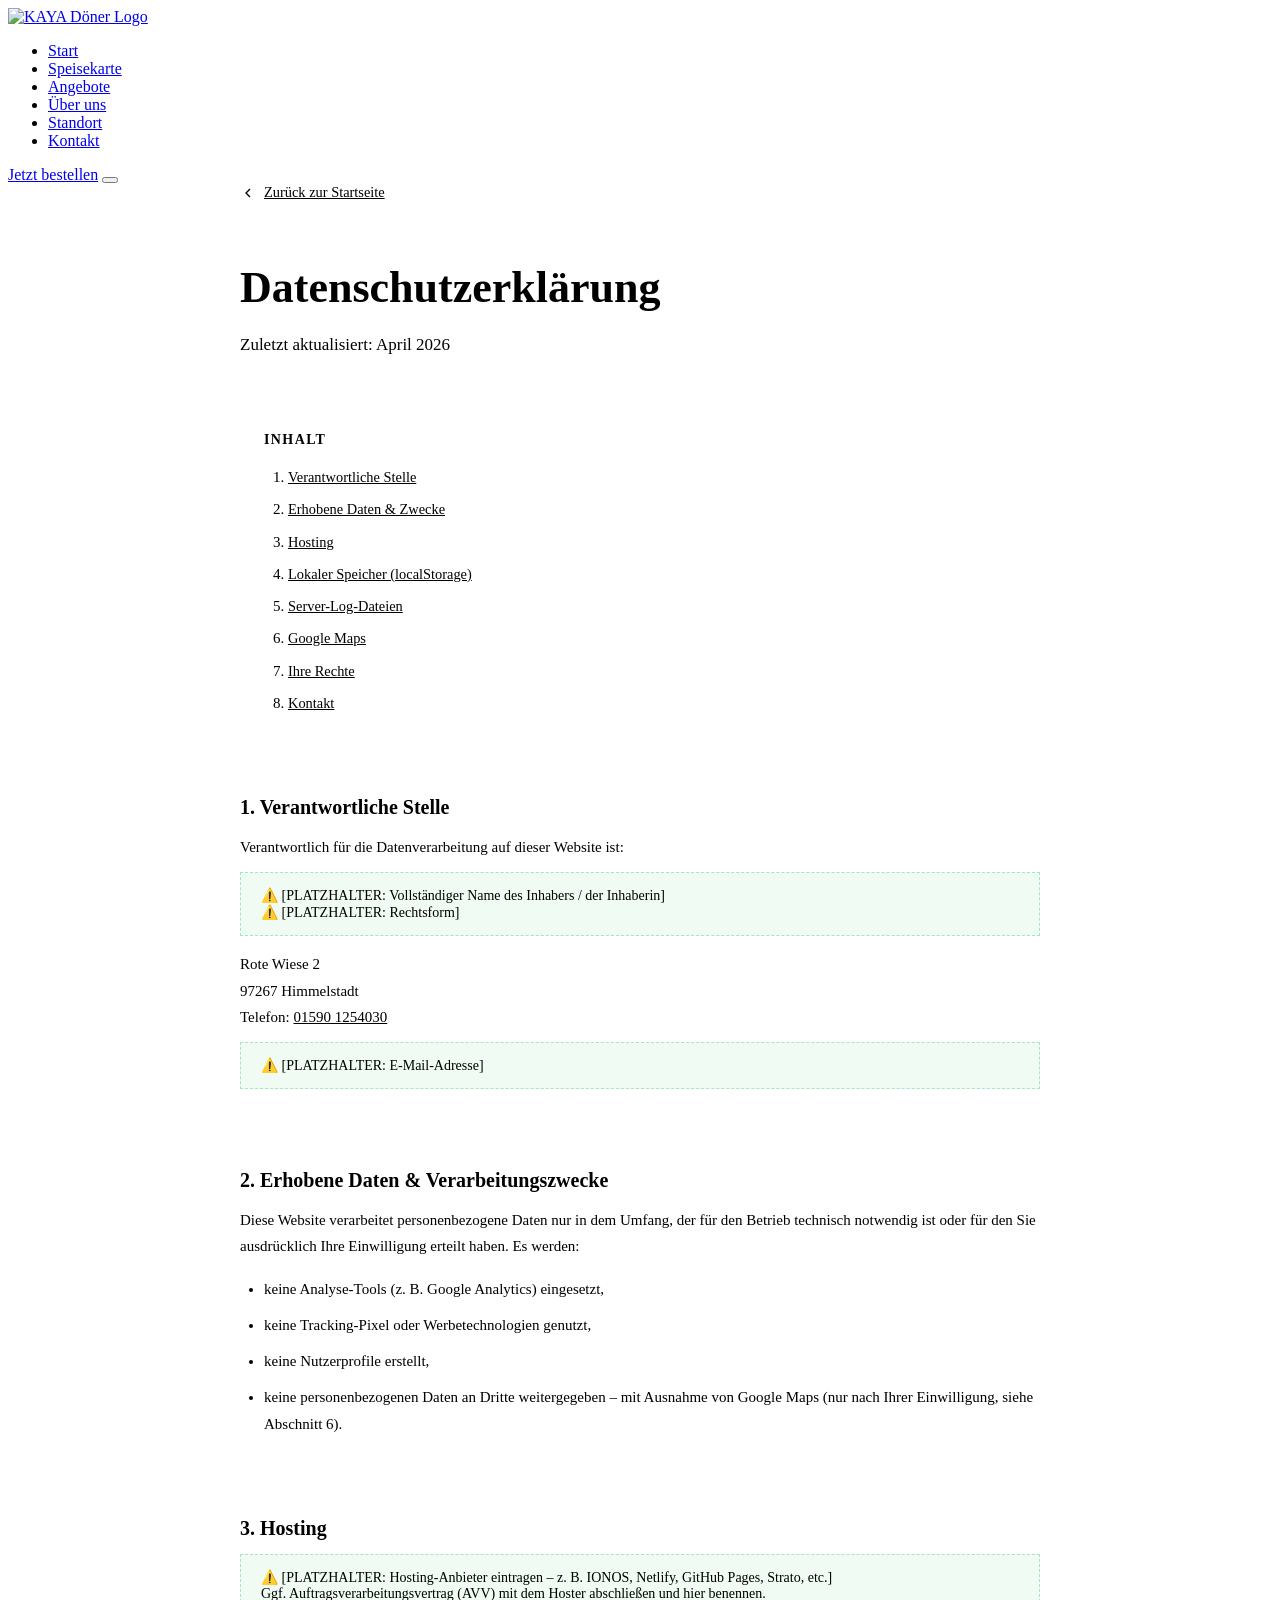
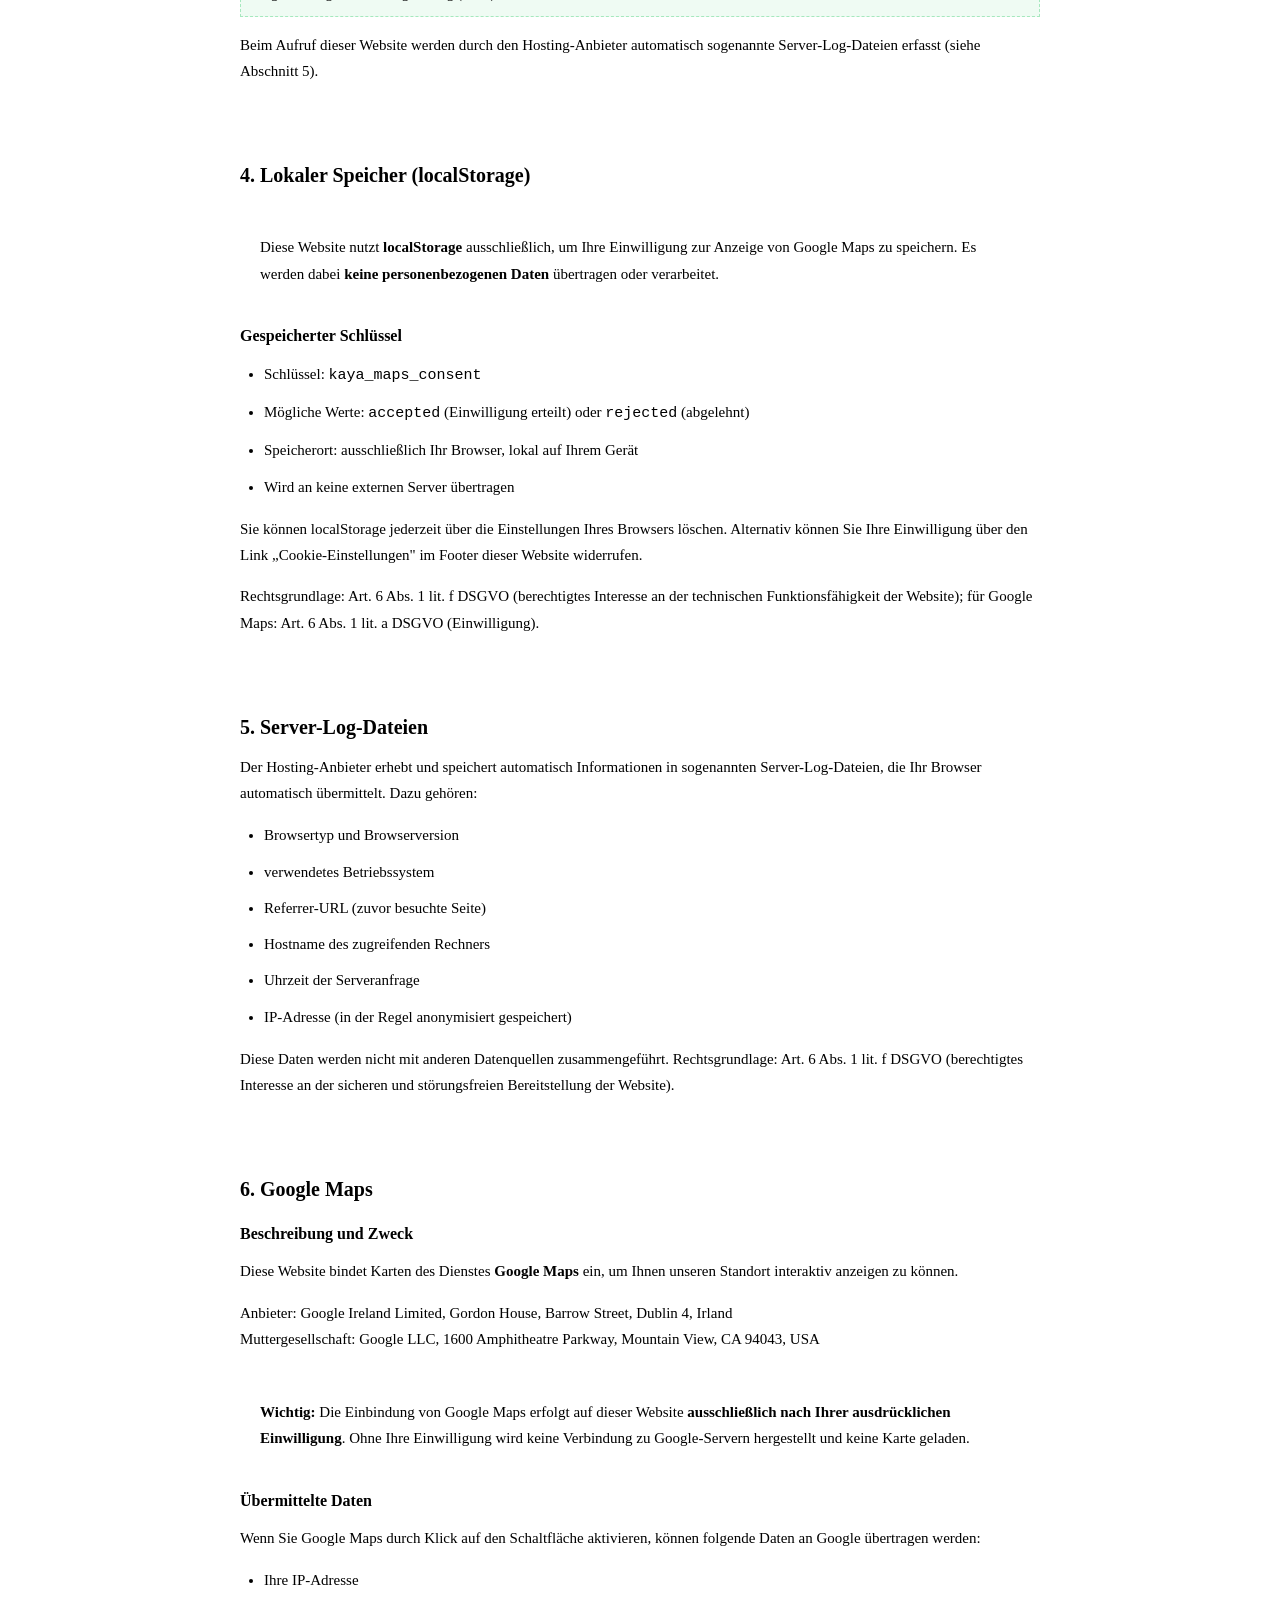
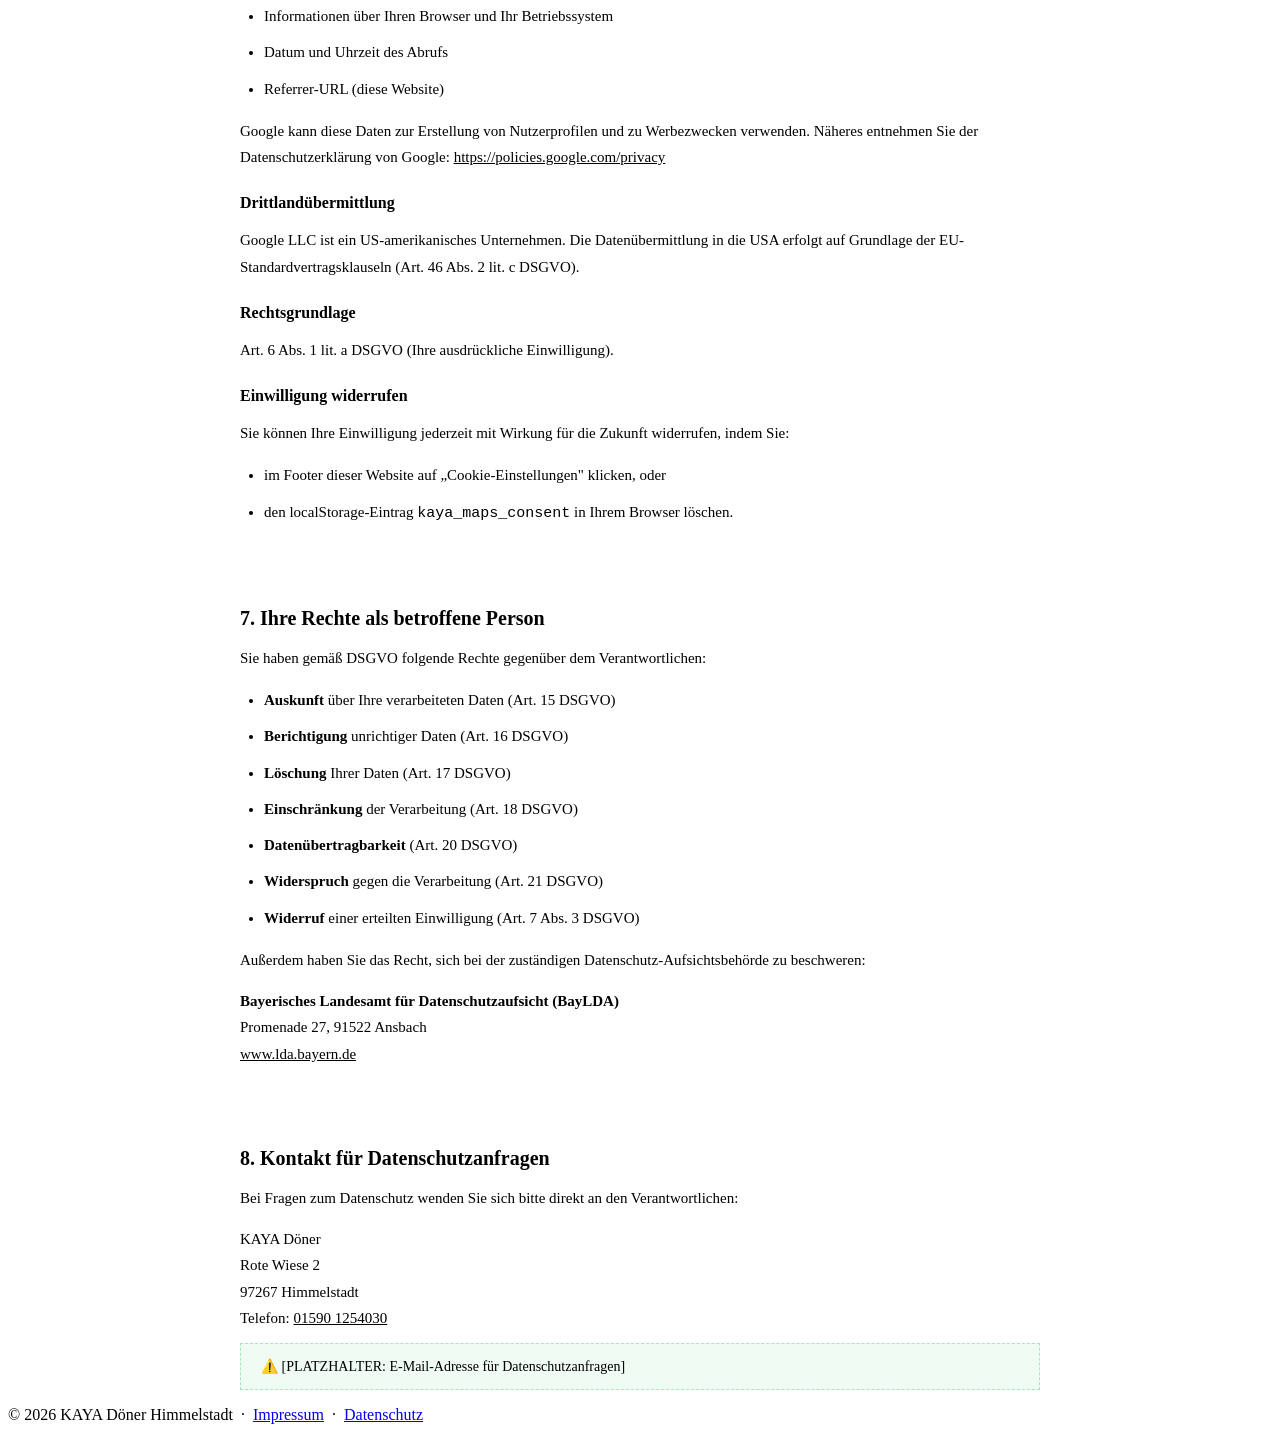
==== datenschutz.html @ 78f6522b "Alte Seite" ====
<!DOCTYPE html>
<html lang="de">
<head>
  <meta charset="UTF-8">
  <meta name="viewport" content="width=device-width, initial-scale=1.0">
  <title>Datenschutzerklärung – KAYA Döner Himmelstadt</title>
  <meta name="robots" content="noindex, follow">
  <link rel="preconnect" href="https://fonts.googleapis.com">
  <link rel="preconnect" href="https://fonts.gstatic.com" crossorigin>
  <link href="https://fonts.googleapis.com/css2?family=Inter:wght@400;500;600;700;800;900&display=swap" rel="stylesheet">
  <link rel="stylesheet" href="css/style.css">
  <style>
    .legal-page { padding: calc(var(--nav-h) + 4rem) var(--px) 6rem; max-width: 800px; margin: 0 auto; }
    .legal-page h1 { font-size: clamp(2rem, 4vw, 2.75rem); margin-bottom: 0.5rem; }
    .legal-page .lead { color: var(--text-muted); margin-bottom: 3rem; font-size: 1.0625rem; }
    .legal-page h2 { font-size: 1.25rem; font-weight: 700; margin: 2.5rem 0 0.875rem; color: var(--text); }
    .legal-page h3 { font-size: 1rem; font-weight: 600; margin: 1.5rem 0 0.5rem; color: var(--text-muted); }
    .legal-page p, .legal-page li { font-size: 0.9375rem; color: var(--text-muted); line-height: 1.75; margin-bottom: 0.625rem; }
    .legal-page ul { padding-left: 1.5rem; list-style: disc; }
    .legal-page a { color: var(--green); }
    .legal-page a:hover { text-decoration: underline; }
    .placeholder-block {
      background: rgba(34,197,94,0.07);
      border: 1px dashed rgba(34,197,94,0.35);
      border-radius: var(--r-sm);
      padding: 0.875rem 1.25rem;
      margin: 0.75rem 0;
      font-size: 0.875rem;
      color: var(--green);
      font-weight: 500;
    }
    .highlight-box {
      background: var(--bg-card);
      border: 1px solid var(--border-md);
      border-left: 3px solid var(--green);
      border-radius: var(--r-sm);
      padding: 1rem 1.25rem;
      margin: 1rem 0;
    }
    .highlight-box p { margin-bottom: 0; }
    .back-link { display: inline-flex; align-items: center; gap: 0.5rem; color: var(--text-muted); font-size: 0.9rem; margin-bottom: 2rem; transition: color 200ms; }
    .back-link:hover { color: var(--green); }
    hr { border: none; border-top: 1px solid var(--border); margin: 2.5rem 0; }
    .toc { background: var(--bg-card); border: 1px solid var(--border); border-radius: var(--r); padding: 1.5rem; margin-bottom: 2.5rem; }
    .toc h3 { margin: 0 0 1rem; font-size: 0.875rem; text-transform: uppercase; letter-spacing: 0.1em; color: var(--text-subtle); }
    .toc ol { padding-left: 1.5rem; list-style: decimal; }
    .toc li { margin-bottom: 0.375rem; }
    .toc a { font-size: 0.9rem; color: var(--text-muted); }
    .toc a:hover { color: var(--green); }
  </style>
</head>
<body>

<header id="site-header" role="banner">
  <div class="nav-wrap">
    <a href="index.html" class="nav-logo" aria-label="KAYA Döner – zur Startseite">
      <img src="Logo/Screenshot%202026-04-14%20000011.png" alt="KAYA Döner Logo" width="140" height="48" loading="eager">
    </a>
    <nav aria-label="Hauptnavigation">
      <ul class="nav-links" role="list">
        <li><a href="index.html#start">Start</a></li>
        <li><a href="index.html#speisekarte">Speisekarte</a></li>
        <li><a href="index.html#angebote">Angebote</a></li>
        <li><a href="index.html#ueber-uns">Über uns</a></li>
        <li><a href="index.html#standort">Standort</a></li>
        <li><a href="index.html#kontakt">Kontakt</a></li>
      </ul>
    </nav>
    <a href="tel:+4915901254030" class="btn btn-outline-green nav-cta">Jetzt bestellen</a>
    <button class="hamburger" aria-label="Menü öffnen" aria-expanded="false" aria-controls="mobile-nav">
      <span></span><span></span><span></span>
    </button>
  </div>
  <div id="mobile-nav" class="mobile-nav" hidden>
    <ul role="list">
      <li><a href="index.html#start">Start</a></li>
      <li><a href="index.html#speisekarte">Speisekarte</a></li>
      <li><a href="index.html#angebote">Angebote</a></li>
      <li><a href="index.html#ueber-uns">Über uns</a></li>
      <li><a href="index.html#standort">Standort</a></li>
      <li><a href="index.html#kontakt">Kontakt</a></li>
    </ul>
    <a href="tel:+4915901254030" class="btn btn-primary btn-full" style="margin-top:1.25rem;">Jetzt anrufen</a>
  </div>
</header>

<main>
  <div class="legal-page">

    <a href="index.html" class="back-link">
      <svg width="16" height="16" viewBox="0 0 24 24" fill="none" stroke="currentColor" stroke-width="2" aria-hidden="true"><polyline points="15 18 9 12 15 6"/></svg>
      Zurück zur Startseite
    </a>

    <h1>Datenschutzerklärung</h1>
    <p class="lead">Zuletzt aktualisiert: April 2026</p>

    <!-- Inhaltsverzeichnis -->
    <nav class="toc" aria-label="Inhaltsverzeichnis">
      <h3>Inhalt</h3>
      <ol>
        <li><a href="#ds-1">Verantwortliche Stelle</a></li>
        <li><a href="#ds-2">Erhobene Daten &amp; Zwecke</a></li>
        <li><a href="#ds-3">Hosting</a></li>
        <li><a href="#ds-4">Lokaler Speicher (localStorage)</a></li>
        <li><a href="#ds-5">Server-Log-Dateien</a></li>
        <li><a href="#ds-6">Google Maps</a></li>
        <li><a href="#ds-7">Ihre Rechte</a></li>
        <li><a href="#ds-8">Kontakt</a></li>
      </ol>
    </nav>

    <!-- 1 -->
    <h2 id="ds-1">1. Verantwortliche Stelle</h2>
    <p>Verantwortlich für die Datenverarbeitung auf dieser Website ist:</p>
    <div class="placeholder-block">
      ⚠️ [PLATZHALTER: Vollständiger Name des Inhabers / der Inhaberin]<br>
      ⚠️ [PLATZHALTER: Rechtsform]
    </div>
    <p>
      Rote Wiese 2<br>
      97267 Himmelstadt<br>
      Telefon: <a href="tel:+4915901254030">01590 1254030</a>
    </p>
    <div class="placeholder-block">
      ⚠️ [PLATZHALTER: E-Mail-Adresse]
    </div>

    <hr>

    <!-- 2 -->
    <h2 id="ds-2">2. Erhobene Daten &amp; Verarbeitungszwecke</h2>
    <p>Diese Website verarbeitet personenbezogene Daten nur in dem Umfang, der für den Betrieb technisch notwendig ist oder für den Sie ausdrücklich Ihre Einwilligung erteilt haben. Es werden:</p>
    <ul>
      <li>keine Analyse-Tools (z.&nbsp;B. Google Analytics) eingesetzt,</li>
      <li>keine Tracking-Pixel oder Werbetechnologien genutzt,</li>
      <li>keine Nutzerprofile erstellt,</li>
      <li>keine personenbezogenen Daten an Dritte weitergegeben – mit Ausnahme von Google Maps (nur nach Ihrer Einwilligung, siehe Abschnitt 6).</li>
    </ul>

    <hr>

    <!-- 3 -->
    <h2 id="ds-3">3. Hosting</h2>
    <div class="placeholder-block">
      ⚠️ [PLATZHALTER: Hosting-Anbieter eintragen – z.&nbsp;B. IONOS, Netlify, GitHub Pages, Strato, etc.]<br>
      Ggf. Auftragsverarbeitungsvertrag (AVV) mit dem Hoster abschließen und hier benennen.
    </div>
    <p>
      Beim Aufruf dieser Website werden durch den Hosting-Anbieter automatisch sogenannte
      Server-Log-Dateien erfasst (siehe Abschnitt 5).
    </p>

    <hr>

    <!-- 4 -->
    <h2 id="ds-4">4. Lokaler Speicher (localStorage)</h2>
    <div class="highlight-box">
      <p>
        Diese Website nutzt <strong>localStorage</strong> ausschließlich, um Ihre Einwilligung zur
        Anzeige von Google Maps zu speichern. Es werden dabei <strong>keine personenbezogenen Daten</strong>
        übertragen oder verarbeitet.
      </p>
    </div>
    <h3>Gespeicherter Schlüssel</h3>
    <ul>
      <li>Schlüssel: <code>kaya_maps_consent</code></li>
      <li>Mögliche Werte: <code>accepted</code> (Einwilligung erteilt) oder <code>rejected</code> (abgelehnt)</li>
      <li>Speicherort: ausschließlich Ihr Browser, lokal auf Ihrem Gerät</li>
      <li>Wird an keine externen Server übertragen</li>
    </ul>
    <p>
      Sie können localStorage jederzeit über die Einstellungen Ihres Browsers löschen.
      Alternativ können Sie Ihre Einwilligung über den Link „Cookie-Einstellungen" im Footer
      dieser Website widerrufen.
    </p>
    <p>
      Rechtsgrundlage: Art. 6 Abs. 1 lit. f DSGVO (berechtigtes Interesse an der technischen
      Funktionsfähigkeit der Website); für Google Maps: Art. 6 Abs. 1 lit. a DSGVO (Einwilligung).
    </p>

    <hr>

    <!-- 5 -->
    <h2 id="ds-5">5. Server-Log-Dateien</h2>
    <p>
      Der Hosting-Anbieter erhebt und speichert automatisch Informationen in sogenannten
      Server-Log-Dateien, die Ihr Browser automatisch übermittelt. Dazu gehören:
    </p>
    <ul>
      <li>Browsertyp und Browserversion</li>
      <li>verwendetes Betriebssystem</li>
      <li>Referrer-URL (zuvor besuchte Seite)</li>
      <li>Hostname des zugreifenden Rechners</li>
      <li>Uhrzeit der Serveranfrage</li>
      <li>IP-Adresse (in der Regel anonymisiert gespeichert)</li>
    </ul>
    <p>
      Diese Daten werden nicht mit anderen Datenquellen zusammengeführt.
      Rechtsgrundlage: Art. 6 Abs. 1 lit. f DSGVO (berechtigtes Interesse an der sicheren
      und störungsfreien Bereitstellung der Website).
    </p>

    <hr>

    <!-- 6 -->
    <h2 id="ds-6">6. Google Maps</h2>
    <h3>Beschreibung und Zweck</h3>
    <p>
      Diese Website bindet Karten des Dienstes <strong>Google Maps</strong> ein, um Ihnen unseren
      Standort interaktiv anzeigen zu können.
    </p>
    <p>
      Anbieter: Google Ireland Limited, Gordon House, Barrow Street, Dublin 4, Irland<br>
      Muttergesellschaft: Google LLC, 1600 Amphitheatre Parkway, Mountain View, CA 94043, USA
    </p>
    <div class="highlight-box">
      <p>
        <strong>Wichtig:</strong> Die Einbindung von Google Maps erfolgt auf dieser Website
        <strong>ausschließlich nach Ihrer ausdrücklichen Einwilligung</strong>. Ohne Ihre Einwilligung
        wird keine Verbindung zu Google-Servern hergestellt und keine Karte geladen.
      </p>
    </div>
    <h3>Übermittelte Daten</h3>
    <p>Wenn Sie Google Maps durch Klick auf den Schaltfläche aktivieren, können folgende Daten an Google übertragen werden:</p>
    <ul>
      <li>Ihre IP-Adresse</li>
      <li>Informationen über Ihren Browser und Ihr Betriebssystem</li>
      <li>Datum und Uhrzeit des Abrufs</li>
      <li>Referrer-URL (diese Website)</li>
    </ul>
    <p>
      Google kann diese Daten zur Erstellung von Nutzerprofilen und zu Werbezwecken verwenden.
      Näheres entnehmen Sie der Datenschutzerklärung von Google:
      <a href="https://policies.google.com/privacy" target="_blank" rel="noopener noreferrer">
        https://policies.google.com/privacy
      </a>
    </p>
    <h3>Drittlandübermittlung</h3>
    <p>
      Google LLC ist ein US-amerikanisches Unternehmen. Die Datenübermittlung in die USA erfolgt auf
      Grundlage der EU-Standardvertragsklauseln (Art. 46 Abs. 2 lit. c DSGVO).
    </p>
    <h3>Rechtsgrundlage</h3>
    <p>Art. 6 Abs. 1 lit. a DSGVO (Ihre ausdrückliche Einwilligung).</p>
    <h3>Einwilligung widerrufen</h3>
    <p>
      Sie können Ihre Einwilligung jederzeit mit Wirkung für die Zukunft widerrufen, indem Sie:
    </p>
    <ul>
      <li>im Footer dieser Website auf „Cookie-Einstellungen" klicken, oder</li>
      <li>den localStorage-Eintrag <code>kaya_maps_consent</code> in Ihrem Browser löschen.</li>
    </ul>

    <hr>

    <!-- 7 -->
    <h2 id="ds-7">7. Ihre Rechte als betroffene Person</h2>
    <p>Sie haben gemäß DSGVO folgende Rechte gegenüber dem Verantwortlichen:</p>
    <ul>
      <li><strong>Auskunft</strong> über Ihre verarbeiteten Daten (Art. 15 DSGVO)</li>
      <li><strong>Berichtigung</strong> unrichtiger Daten (Art. 16 DSGVO)</li>
      <li><strong>Löschung</strong> Ihrer Daten (Art. 17 DSGVO)</li>
      <li><strong>Einschränkung</strong> der Verarbeitung (Art. 18 DSGVO)</li>
      <li><strong>Datenübertragbarkeit</strong> (Art. 20 DSGVO)</li>
      <li><strong>Widerspruch</strong> gegen die Verarbeitung (Art. 21 DSGVO)</li>
      <li><strong>Widerruf</strong> einer erteilten Einwilligung (Art. 7 Abs. 3 DSGVO)</li>
    </ul>
    <p>
      Außerdem haben Sie das Recht, sich bei der zuständigen Datenschutz-Aufsichtsbehörde zu beschweren:
    </p>
    <p>
      <strong>Bayerisches Landesamt für Datenschutzaufsicht (BayLDA)</strong><br>
      Promenade 27, 91522 Ansbach<br>
      <a href="https://www.lda.bayern.de" target="_blank" rel="noopener noreferrer">www.lda.bayern.de</a>
    </p>

    <hr>

    <!-- 8 -->
    <h2 id="ds-8">8. Kontakt für Datenschutzanfragen</h2>
    <p>
      Bei Fragen zum Datenschutz wenden Sie sich bitte direkt an den Verantwortlichen:
    </p>
    <p>
      KAYA Döner<br>
      Rote Wiese 2<br>
      97267 Himmelstadt<br>
      Telefon: <a href="tel:+4915901254030">01590 1254030</a>
    </p>
    <div class="placeholder-block">
      ⚠️ [PLATZHALTER: E-Mail-Adresse für Datenschutzanfragen]
    </div>

  </div>
</main>

<footer role="contentinfo">
  <div class="container">
    <div class="footer-bottom">
      <p>&copy; 2026 KAYA Döner Himmelstadt &nbsp;·&nbsp;
        <a href="impressum.html">Impressum</a> &nbsp;·&nbsp;
        <a href="datenschutz.html">Datenschutz</a>
      </p>
    </div>
  </div>
</footer>

<script src="js/main.js"></script>
</body>
</html>
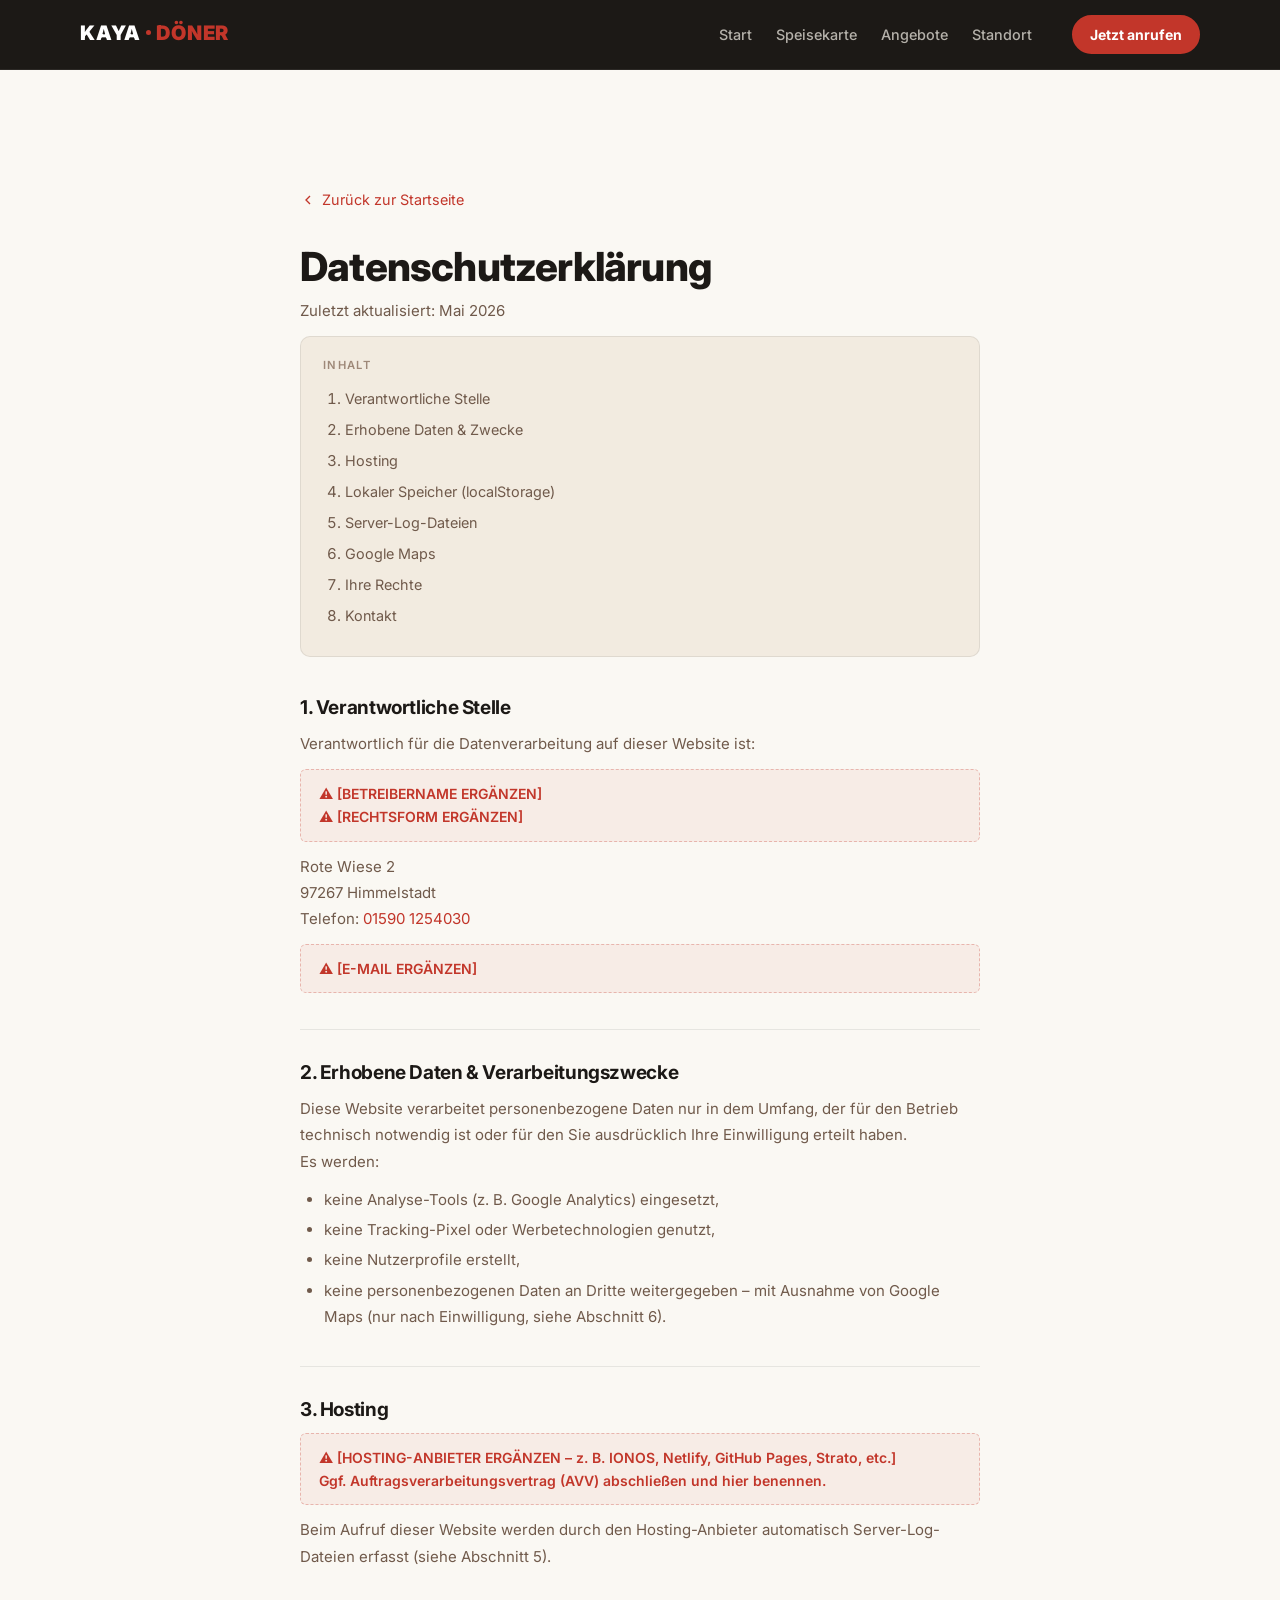
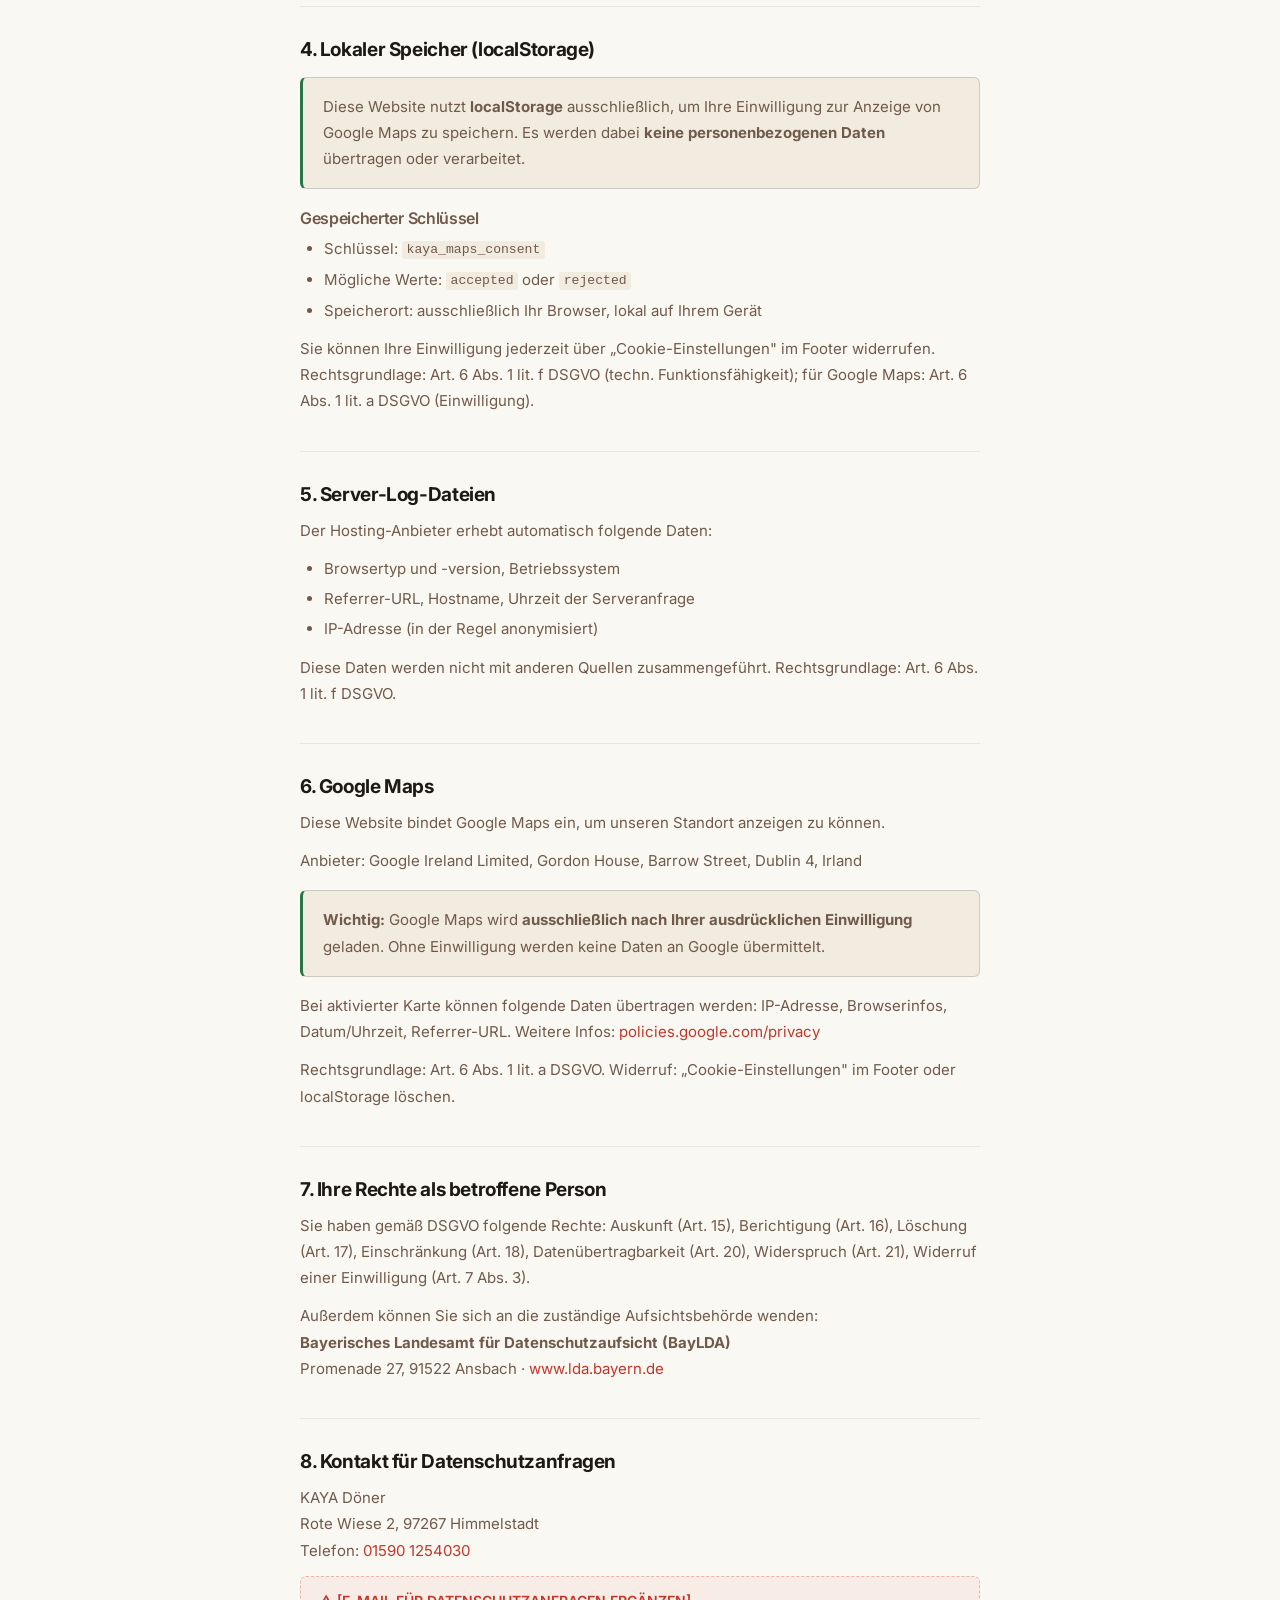
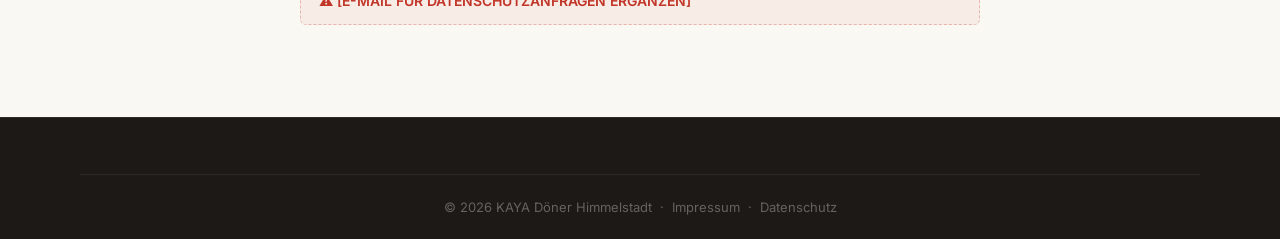
==== commit 87011dee: "Add files via upload" ====
--- a/datenschutz.html
+++ b/datenschutz.html
@@ -1,101 +1,84 @@
 <!DOCTYPE html>
 <html lang="de">
 <head>
-  <meta charset="UTF-8">
-  <meta name="viewport" content="width=device-width, initial-scale=1.0">
-  <title>Datenschutzerklärung – KAYA Döner Himmelstadt</title>
-  <meta name="robots" content="noindex, follow">
-  <link rel="preconnect" href="https://fonts.googleapis.com">
-  <link rel="preconnect" href="https://fonts.gstatic.com" crossorigin>
-  <link href="https://fonts.googleapis.com/css2?family=Inter:wght@400;500;600;700;800;900&display=swap" rel="stylesheet">
-  <link rel="stylesheet" href="css/style.css">
-  <style>
-    .legal-page { padding: calc(var(--nav-h) + 4rem) var(--px) 6rem; max-width: 800px; margin: 0 auto; }
-    .legal-page h1 { font-size: clamp(2rem, 4vw, 2.75rem); margin-bottom: 0.5rem; }
-    .legal-page .lead { color: var(--text-muted); margin-bottom: 3rem; font-size: 1.0625rem; }
-    .legal-page h2 { font-size: 1.25rem; font-weight: 700; margin: 2.5rem 0 0.875rem; color: var(--text); }
-    .legal-page h3 { font-size: 1rem; font-weight: 600; margin: 1.5rem 0 0.5rem; color: var(--text-muted); }
-    .legal-page p, .legal-page li { font-size: 0.9375rem; color: var(--text-muted); line-height: 1.75; margin-bottom: 0.625rem; }
-    .legal-page ul { padding-left: 1.5rem; list-style: disc; }
-    .legal-page a { color: var(--green); }
-    .legal-page a:hover { text-decoration: underline; }
-    .placeholder-block {
-      background: rgba(34,197,94,0.07);
-      border: 1px dashed rgba(34,197,94,0.35);
-      border-radius: var(--r-sm);
-      padding: 0.875rem 1.25rem;
-      margin: 0.75rem 0;
-      font-size: 0.875rem;
-      color: var(--green);
-      font-weight: 500;
-    }
-    .highlight-box {
-      background: var(--bg-card);
-      border: 1px solid var(--border-md);
-      border-left: 3px solid var(--green);
-      border-radius: var(--r-sm);
-      padding: 1rem 1.25rem;
-      margin: 1rem 0;
-    }
-    .highlight-box p { margin-bottom: 0; }
-    .back-link { display: inline-flex; align-items: center; gap: 0.5rem; color: var(--text-muted); font-size: 0.9rem; margin-bottom: 2rem; transition: color 200ms; }
-    .back-link:hover { color: var(--green); }
-    hr { border: none; border-top: 1px solid var(--border); margin: 2.5rem 0; }
-    .toc { background: var(--bg-card); border: 1px solid var(--border); border-radius: var(--r); padding: 1.5rem; margin-bottom: 2.5rem; }
-    .toc h3 { margin: 0 0 1rem; font-size: 0.875rem; text-transform: uppercase; letter-spacing: 0.1em; color: var(--text-subtle); }
-    .toc ol { padding-left: 1.5rem; list-style: decimal; }
-    .toc li { margin-bottom: 0.375rem; }
-    .toc a { font-size: 0.9rem; color: var(--text-muted); }
-    .toc a:hover { color: var(--green); }
-  </style>
+<meta charset="UTF-8">
+<meta name="viewport" content="width=device-width, initial-scale=1.0">
+<meta name="theme-color" content="#1c1916">
+<title>Datenschutzerklärung – KAYA Döner Himmelstadt</title>
+<meta name="description" content="Datenschutzerklärung gemäß DSGVO für KAYA Döner Himmelstadt.">
+<meta name="robots" content="noindex, follow">
+<link rel="canonical" href="https://[DOMAIN-ERGÄNZEN]/datenschutz.html">
+<link rel="preconnect" href="https://fonts.googleapis.com">
+<link rel="preconnect" href="https://fonts.gstatic.com" crossorigin>
+<link rel="stylesheet" href="https://fonts.googleapis.com/css2?family=Inter:wght@400;500;600;700;800;900&display=swap" media="print" onload="this.media='all'">
+<noscript><link rel="stylesheet" href="https://fonts.googleapis.com/css2?family=Inter:wght@400;500;600;700;800;900&display=swap"></noscript>
+<link rel="stylesheet" href="style.css">
+<style>
+  .legal-page { padding: calc(var(--nav-h) + 3rem) var(--px) 5rem; max-width: 760px; margin: 0 auto; }
+  .legal-page h1 { font-size: clamp(1.75rem, 4vw, 2.5rem); margin-bottom: 0.5rem; }
+  .lead { color: var(--text-muted); font-size: 1.0625rem; margin-bottom: 2.5rem; }
+  .legal-page h2 { font-size: 1.1875rem; font-weight: 700; margin: 2.25rem 0 0.75rem; border-top: 1px solid var(--border); padding-top: 2rem; }
+  .legal-page h2:first-of-type { border-top: none; padding-top: 0; }
+  .legal-page h3 { font-size: 1rem; font-weight: 600; margin: 1.25rem 0 0.5rem; color: var(--text-muted); }
+  .legal-page p { font-size: 0.9375rem; color: var(--text-muted); line-height: 1.75; margin-bottom: 0.75rem; }
+  .legal-page ul { padding-left: 1.5rem; list-style: disc; margin-bottom: 0.75rem; }
+  .legal-page li { font-size: 0.9375rem; color: var(--text-muted); line-height: 1.75; margin-bottom: 0.25rem; }
+  .legal-page a { color: var(--red); }
+  .legal-page a:hover { text-decoration: underline; }
+  .ph { background: rgba(194,54,42,0.06); border: 1.5px dashed rgba(194,54,42,0.3); border-radius: var(--r-sm); padding: 0.75rem 1.125rem; margin: 0.75rem 0; font-size: 0.875rem; color: var(--red); font-weight: 600; }
+  .highlight-box { background: var(--bg-alt); border: 1.5px solid var(--border-md); border-left: 3px solid var(--green); border-radius: var(--r-sm); padding: 1rem 1.25rem; margin: 1rem 0; }
+  .highlight-box p { margin-bottom: 0; }
+  .back-link { display: inline-flex; align-items: center; gap: 0.4rem; color: var(--text-muted); font-size: 0.9rem; margin-bottom: 2rem; }
+  .back-link:hover { color: var(--red); }
+  .toc { background: var(--bg-alt); border: 1.5px solid var(--border); border-radius: var(--r); padding: 1.375rem; margin-bottom: 2.5rem; }
+  .toc h3 { font-size: 0.7rem; text-transform: uppercase; letter-spacing: 0.12em; color: var(--text-subtle); margin: 0 0 0.875rem; border: none; padding: 0; }
+  .toc ol { padding-left: 1.375rem; list-style: decimal; }
+  .toc li { margin-bottom: 0.3rem; }
+  .toc a { font-size: 0.9rem; color: var(--text-muted); }
+  .toc a:hover { color: var(--red); }
+  code { font-family: ui-monospace, monospace; font-size: 0.875em; background: var(--bg-alt); padding: 0.1em 0.35em; border-radius: 3px; }
+</style>
 </head>
 <body>
+<a class="skip-link" href="#main">Zum Inhalt springen</a>
 
 <header id="site-header" role="banner">
   <div class="nav-wrap">
     <a href="index.html" class="nav-logo" aria-label="KAYA Döner – zur Startseite">
-      <img src="Logo/Screenshot%202026-04-14%20000011.png" alt="KAYA Döner Logo" width="140" height="48" loading="eager">
+      <span class="logo-wm"><span class="lw-a">KAYA</span><span class="lw-dot" aria-hidden="true"></span><span class="lw-b">DÖNER</span></span>
     </a>
-    <nav aria-label="Hauptnavigation">
+    <nav aria-label="Hauptnavigation" class="nav-desktop">
       <ul class="nav-links" role="list">
         <li><a href="index.html#start">Start</a></li>
         <li><a href="index.html#speisekarte">Speisekarte</a></li>
         <li><a href="index.html#angebote">Angebote</a></li>
-        <li><a href="index.html#ueber-uns">Über uns</a></li>
         <li><a href="index.html#standort">Standort</a></li>
-        <li><a href="index.html#kontakt">Kontakt</a></li>
       </ul>
     </nav>
-    <a href="tel:+4915901254030" class="btn btn-outline-green nav-cta">Jetzt bestellen</a>
-    <button class="hamburger" aria-label="Menü öffnen" aria-expanded="false" aria-controls="mobile-nav">
-      <span></span><span></span><span></span>
-    </button>
+    <a href="tel:+4915901254030" class="btn btn-sm btn-cta-header nav-cta">Jetzt anrufen</a>
+    <button class="hamburger" aria-label="Menü öffnen" aria-expanded="false" aria-controls="mobile-nav" type="button"><span></span><span></span><span></span></button>
   </div>
   <div id="mobile-nav" class="mobile-nav" hidden>
     <ul role="list">
       <li><a href="index.html#start">Start</a></li>
       <li><a href="index.html#speisekarte">Speisekarte</a></li>
-      <li><a href="index.html#angebote">Angebote</a></li>
-      <li><a href="index.html#ueber-uns">Über uns</a></li>
       <li><a href="index.html#standort">Standort</a></li>
-      <li><a href="index.html#kontakt">Kontakt</a></li>
     </ul>
-    <a href="tel:+4915901254030" class="btn btn-primary btn-full" style="margin-top:1.25rem;">Jetzt anrufen</a>
+    <div class="mobile-nav-ctas">
+      <a href="tel:+4915901254030" class="btn btn-primary btn-full">Jetzt anrufen</a>
+    </div>
   </div>
 </header>
 
-<main>
+<main id="main">
   <div class="legal-page">
-
     <a href="index.html" class="back-link">
       <svg width="16" height="16" viewBox="0 0 24 24" fill="none" stroke="currentColor" stroke-width="2" aria-hidden="true"><polyline points="15 18 9 12 15 6"/></svg>
       Zurück zur Startseite
     </a>
+    <h1>Datenschutzerklärung</h1>
+    <p class="lead">Zuletzt aktualisiert: Mai 2026</p>
 
-    <h1>Datenschutzerklärung</h1>
-    <p class="lead">Zuletzt aktualisiert: April 2026</p>
-
-    <!-- Inhaltsverzeichnis -->
     <nav class="toc" aria-label="Inhaltsverzeichnis">
       <h3>Inhalt</h3>
       <ol>
@@ -110,202 +93,71 @@
       </ol>
     </nav>
 
-    <!-- 1 -->
     <h2 id="ds-1">1. Verantwortliche Stelle</h2>
     <p>Verantwortlich für die Datenverarbeitung auf dieser Website ist:</p>
-    <div class="placeholder-block">
-      ⚠️ [PLATZHALTER: Vollständiger Name des Inhabers / der Inhaberin]<br>
-      ⚠️ [PLATZHALTER: Rechtsform]
-    </div>
-    <p>
-      Rote Wiese 2<br>
-      97267 Himmelstadt<br>
-      Telefon: <a href="tel:+4915901254030">01590 1254030</a>
-    </p>
-    <div class="placeholder-block">
-      ⚠️ [PLATZHALTER: E-Mail-Adresse]
-    </div>
+    <div class="ph">⚠️ [BETREIBERNAME ERGÄNZEN]<br>⚠️ [RECHTSFORM ERGÄNZEN]</div>
+    <p>Rote Wiese 2<br>97267 Himmelstadt<br>Telefon: <a href="tel:+4915901254030">01590 1254030</a></p>
+    <div class="ph">⚠️ [E-MAIL ERGÄNZEN]</div>
 
-    <hr>
-
-    <!-- 2 -->
     <h2 id="ds-2">2. Erhobene Daten &amp; Verarbeitungszwecke</h2>
     <p>Diese Website verarbeitet personenbezogene Daten nur in dem Umfang, der für den Betrieb technisch notwendig ist oder für den Sie ausdrücklich Ihre Einwilligung erteilt haben. Es werden:</p>
     <ul>
       <li>keine Analyse-Tools (z.&nbsp;B. Google Analytics) eingesetzt,</li>
       <li>keine Tracking-Pixel oder Werbetechnologien genutzt,</li>
       <li>keine Nutzerprofile erstellt,</li>
-      <li>keine personenbezogenen Daten an Dritte weitergegeben – mit Ausnahme von Google Maps (nur nach Ihrer Einwilligung, siehe Abschnitt 6).</li>
+      <li>keine personenbezogenen Daten an Dritte weitergegeben – mit Ausnahme von Google Maps (nur nach Einwilligung, siehe Abschnitt 6).</li>
     </ul>
 
-    <hr>
+    <h2 id="ds-3">3. Hosting</h2>
+    <div class="ph">⚠️ [HOSTING-ANBIETER ERGÄNZEN – z.&nbsp;B. IONOS, Netlify, GitHub Pages, Strato, etc.]<br>Ggf. Auftragsverarbeitungsvertrag (AVV) abschließen und hier benennen.</div>
+    <p>Beim Aufruf dieser Website werden durch den Hosting-Anbieter automatisch Server-Log-Dateien erfasst (siehe Abschnitt 5).</p>
 
-    <!-- 3 -->
-    <h2 id="ds-3">3. Hosting</h2>
-    <div class="placeholder-block">
-      ⚠️ [PLATZHALTER: Hosting-Anbieter eintragen – z.&nbsp;B. IONOS, Netlify, GitHub Pages, Strato, etc.]<br>
-      Ggf. Auftragsverarbeitungsvertrag (AVV) mit dem Hoster abschließen und hier benennen.
-    </div>
-    <p>
-      Beim Aufruf dieser Website werden durch den Hosting-Anbieter automatisch sogenannte
-      Server-Log-Dateien erfasst (siehe Abschnitt 5).
-    </p>
-
-    <hr>
-
-    <!-- 4 -->
     <h2 id="ds-4">4. Lokaler Speicher (localStorage)</h2>
-    <div class="highlight-box">
-      <p>
-        Diese Website nutzt <strong>localStorage</strong> ausschließlich, um Ihre Einwilligung zur
-        Anzeige von Google Maps zu speichern. Es werden dabei <strong>keine personenbezogenen Daten</strong>
-        übertragen oder verarbeitet.
-      </p>
-    </div>
+    <div class="highlight-box"><p>Diese Website nutzt <strong>localStorage</strong> ausschließlich, um Ihre Einwilligung zur Anzeige von Google Maps zu speichern. Es werden dabei <strong>keine personenbezogenen Daten</strong> übertragen oder verarbeitet.</p></div>
     <h3>Gespeicherter Schlüssel</h3>
     <ul>
       <li>Schlüssel: <code>kaya_maps_consent</code></li>
-      <li>Mögliche Werte: <code>accepted</code> (Einwilligung erteilt) oder <code>rejected</code> (abgelehnt)</li>
+      <li>Mögliche Werte: <code>accepted</code> oder <code>rejected</code></li>
       <li>Speicherort: ausschließlich Ihr Browser, lokal auf Ihrem Gerät</li>
-      <li>Wird an keine externen Server übertragen</li>
     </ul>
-    <p>
-      Sie können localStorage jederzeit über die Einstellungen Ihres Browsers löschen.
-      Alternativ können Sie Ihre Einwilligung über den Link „Cookie-Einstellungen" im Footer
-      dieser Website widerrufen.
-    </p>
-    <p>
-      Rechtsgrundlage: Art. 6 Abs. 1 lit. f DSGVO (berechtigtes Interesse an der technischen
-      Funktionsfähigkeit der Website); für Google Maps: Art. 6 Abs. 1 lit. a DSGVO (Einwilligung).
-    </p>
+    <p>Sie können Ihre Einwilligung jederzeit über „Cookie-Einstellungen" im Footer widerrufen. Rechtsgrundlage: Art. 6 Abs. 1 lit. f DSGVO (techn. Funktionsfähigkeit); für Google Maps: Art. 6 Abs. 1 lit. a DSGVO (Einwilligung).</p>
 
-    <hr>
+    <h2 id="ds-5">5. Server-Log-Dateien</h2>
+    <p>Der Hosting-Anbieter erhebt automatisch folgende Daten:</p>
+    <ul>
+      <li>Browsertyp und -version, Betriebssystem</li>
+      <li>Referrer-URL, Hostname, Uhrzeit der Serveranfrage</li>
+      <li>IP-Adresse (in der Regel anonymisiert)</li>
+    </ul>
+    <p>Diese Daten werden nicht mit anderen Quellen zusammengeführt. Rechtsgrundlage: Art. 6 Abs. 1 lit. f DSGVO.</p>
 
-    <!-- 5 -->
-    <h2 id="ds-5">5. Server-Log-Dateien</h2>
-    <p>
-      Der Hosting-Anbieter erhebt und speichert automatisch Informationen in sogenannten
-      Server-Log-Dateien, die Ihr Browser automatisch übermittelt. Dazu gehören:
-    </p>
-    <ul>
-      <li>Browsertyp und Browserversion</li>
-      <li>verwendetes Betriebssystem</li>
-      <li>Referrer-URL (zuvor besuchte Seite)</li>
-      <li>Hostname des zugreifenden Rechners</li>
-      <li>Uhrzeit der Serveranfrage</li>
-      <li>IP-Adresse (in der Regel anonymisiert gespeichert)</li>
-    </ul>
-    <p>
-      Diese Daten werden nicht mit anderen Datenquellen zusammengeführt.
-      Rechtsgrundlage: Art. 6 Abs. 1 lit. f DSGVO (berechtigtes Interesse an der sicheren
-      und störungsfreien Bereitstellung der Website).
-    </p>
+    <h2 id="ds-6">6. Google Maps</h2>
+    <p>Diese Website bindet Google Maps ein, um unseren Standort anzeigen zu können.</p>
+    <p>Anbieter: Google Ireland Limited, Gordon House, Barrow Street, Dublin 4, Irland</p>
+    <div class="highlight-box"><p><strong>Wichtig:</strong> Google Maps wird <strong>ausschließlich nach Ihrer ausdrücklichen Einwilligung</strong> geladen. Ohne Einwilligung werden keine Daten an Google übermittelt.</p></div>
+    <p>Bei aktivierter Karte können folgende Daten übertragen werden: IP-Adresse, Browserinfos, Datum/Uhrzeit, Referrer-URL. Weitere Infos: <a href="https://policies.google.com/privacy" target="_blank" rel="noopener noreferrer">policies.google.com/privacy</a></p>
+    <p>Rechtsgrundlage: Art. 6 Abs. 1 lit. a DSGVO. Widerruf: „Cookie-Einstellungen" im Footer oder localStorage löschen.</p>
 
-    <hr>
+    <h2 id="ds-7">7. Ihre Rechte als betroffene Person</h2>
+    <p>Sie haben gemäß DSGVO folgende Rechte: Auskunft (Art. 15), Berichtigung (Art. 16), Löschung (Art. 17), Einschränkung (Art. 18), Datenübertragbarkeit (Art. 20), Widerspruch (Art. 21), Widerruf einer Einwilligung (Art. 7 Abs. 3).</p>
+    <p>Außerdem können Sie sich an die zuständige Aufsichtsbehörde wenden:<br>
+    <strong>Bayerisches Landesamt für Datenschutzaufsicht (BayLDA)</strong><br>
+    Promenade 27, 91522 Ansbach · <a href="https://www.lda.bayern.de" target="_blank" rel="noopener noreferrer">www.lda.bayern.de</a></p>
 
-    <!-- 6 -->
-    <h2 id="ds-6">6. Google Maps</h2>
-    <h3>Beschreibung und Zweck</h3>
-    <p>
-      Diese Website bindet Karten des Dienstes <strong>Google Maps</strong> ein, um Ihnen unseren
-      Standort interaktiv anzeigen zu können.
-    </p>
-    <p>
-      Anbieter: Google Ireland Limited, Gordon House, Barrow Street, Dublin 4, Irland<br>
-      Muttergesellschaft: Google LLC, 1600 Amphitheatre Parkway, Mountain View, CA 94043, USA
-    </p>
-    <div class="highlight-box">
-      <p>
-        <strong>Wichtig:</strong> Die Einbindung von Google Maps erfolgt auf dieser Website
-        <strong>ausschließlich nach Ihrer ausdrücklichen Einwilligung</strong>. Ohne Ihre Einwilligung
-        wird keine Verbindung zu Google-Servern hergestellt und keine Karte geladen.
-      </p>
-    </div>
-    <h3>Übermittelte Daten</h3>
-    <p>Wenn Sie Google Maps durch Klick auf den Schaltfläche aktivieren, können folgende Daten an Google übertragen werden:</p>
-    <ul>
-      <li>Ihre IP-Adresse</li>
-      <li>Informationen über Ihren Browser und Ihr Betriebssystem</li>
-      <li>Datum und Uhrzeit des Abrufs</li>
-      <li>Referrer-URL (diese Website)</li>
-    </ul>
-    <p>
-      Google kann diese Daten zur Erstellung von Nutzerprofilen und zu Werbezwecken verwenden.
-      Näheres entnehmen Sie der Datenschutzerklärung von Google:
-      <a href="https://policies.google.com/privacy" target="_blank" rel="noopener noreferrer">
-        https://policies.google.com/privacy
-      </a>
-    </p>
-    <h3>Drittlandübermittlung</h3>
-    <p>
-      Google LLC ist ein US-amerikanisches Unternehmen. Die Datenübermittlung in die USA erfolgt auf
-      Grundlage der EU-Standardvertragsklauseln (Art. 46 Abs. 2 lit. c DSGVO).
-    </p>
-    <h3>Rechtsgrundlage</h3>
-    <p>Art. 6 Abs. 1 lit. a DSGVO (Ihre ausdrückliche Einwilligung).</p>
-    <h3>Einwilligung widerrufen</h3>
-    <p>
-      Sie können Ihre Einwilligung jederzeit mit Wirkung für die Zukunft widerrufen, indem Sie:
-    </p>
-    <ul>
-      <li>im Footer dieser Website auf „Cookie-Einstellungen" klicken, oder</li>
-      <li>den localStorage-Eintrag <code>kaya_maps_consent</code> in Ihrem Browser löschen.</li>
-    </ul>
-
-    <hr>
-
-    <!-- 7 -->
-    <h2 id="ds-7">7. Ihre Rechte als betroffene Person</h2>
-    <p>Sie haben gemäß DSGVO folgende Rechte gegenüber dem Verantwortlichen:</p>
-    <ul>
-      <li><strong>Auskunft</strong> über Ihre verarbeiteten Daten (Art. 15 DSGVO)</li>
-      <li><strong>Berichtigung</strong> unrichtiger Daten (Art. 16 DSGVO)</li>
-      <li><strong>Löschung</strong> Ihrer Daten (Art. 17 DSGVO)</li>
-      <li><strong>Einschränkung</strong> der Verarbeitung (Art. 18 DSGVO)</li>
-      <li><strong>Datenübertragbarkeit</strong> (Art. 20 DSGVO)</li>
-      <li><strong>Widerspruch</strong> gegen die Verarbeitung (Art. 21 DSGVO)</li>
-      <li><strong>Widerruf</strong> einer erteilten Einwilligung (Art. 7 Abs. 3 DSGVO)</li>
-    </ul>
-    <p>
-      Außerdem haben Sie das Recht, sich bei der zuständigen Datenschutz-Aufsichtsbehörde zu beschweren:
-    </p>
-    <p>
-      <strong>Bayerisches Landesamt für Datenschutzaufsicht (BayLDA)</strong><br>
-      Promenade 27, 91522 Ansbach<br>
-      <a href="https://www.lda.bayern.de" target="_blank" rel="noopener noreferrer">www.lda.bayern.de</a>
-    </p>
-
-    <hr>
-
-    <!-- 8 -->
     <h2 id="ds-8">8. Kontakt für Datenschutzanfragen</h2>
-    <p>
-      Bei Fragen zum Datenschutz wenden Sie sich bitte direkt an den Verantwortlichen:
-    </p>
-    <p>
-      KAYA Döner<br>
-      Rote Wiese 2<br>
-      97267 Himmelstadt<br>
-      Telefon: <a href="tel:+4915901254030">01590 1254030</a>
-    </p>
-    <div class="placeholder-block">
-      ⚠️ [PLATZHALTER: E-Mail-Adresse für Datenschutzanfragen]
-    </div>
-
+    <p>KAYA Döner<br>Rote Wiese 2, 97267 Himmelstadt<br>Telefon: <a href="tel:+4915901254030">01590 1254030</a></p>
+    <div class="ph">⚠️ [E-MAIL FÜR DATENSCHUTZANFRAGEN ERGÄNZEN]</div>
   </div>
 </main>
 
 <footer role="contentinfo">
   <div class="container">
     <div class="footer-bottom">
-      <p>&copy; 2026 KAYA Döner Himmelstadt &nbsp;·&nbsp;
-        <a href="impressum.html">Impressum</a> &nbsp;·&nbsp;
-        <a href="datenschutz.html">Datenschutz</a>
-      </p>
+      <p>© 2026 KAYA Döner Himmelstadt &nbsp;·&nbsp; <a href="impressum.html">Impressum</a> &nbsp;·&nbsp; <a href="datenschutz.html">Datenschutz</a></p>
     </div>
   </div>
 </footer>
 
-<script src="js/main.js"></script>
+<script src="main.js" defer></script>
 </body>
 </html>
--- a/style.css
+++ b/style.css
@@ -0,0 +1,355 @@
+/* ============================================================
+   KAYA DÖNER – style.css
+   Warmes, helles Restaurant-Design
+   ============================================================ */
+
+@import url('https://fonts.googleapis.com/css2?family=Inter:wght@400;500;600;700;800;900&display=swap');
+
+/* ── Reset ─────────────────────────────────────────────────── */
+*, *::before, *::after { box-sizing: border-box; margin: 0; padding: 0; }
+html { scroll-behavior: smooth; scroll-padding-top: var(--nav-h); -webkit-text-size-adjust: 100%; }
+body { background: var(--bg); color: var(--text); font-family: var(--font); font-size: 1rem; line-height: 1.65; -webkit-font-smoothing: antialiased; -moz-osx-font-smoothing: grayscale; overflow-x: hidden; }
+img { display: block; max-width: 100%; height: auto; }
+a { color: inherit; text-decoration: none; }
+ul, ol { list-style: none; }
+address { font-style: normal; }
+button { cursor: pointer; border: none; background: none; font: inherit; color: inherit; }
+table { border-collapse: collapse; }
+h1, h2, h3, h4 { line-height: 1.15; font-weight: 800; letter-spacing: -0.02em; text-wrap: balance; }
+p { text-wrap: pretty; }
+:focus-visible { outline: 2px solid var(--red); outline-offset: 3px; border-radius: 3px; }
+
+@media (prefers-reduced-motion: reduce) {
+  *, *::before, *::after { animation-duration: 0.01ms !important; transition-duration: 0.01ms !important; scroll-behavior: auto !important; }
+}
+
+/* ── Tokens ────────────────────────────────────────────────── */
+:root {
+  --bg:       #faf8f3;
+  --bg-alt:   #f2ebe0;
+  --bg-card:  #ffffff;
+  --bg-dark:  #1c1916;
+
+  --text:        #1c1916;
+  --text-muted:  #705a4b;
+  --text-subtle: #9e8878;
+  --text-on-dark: #f0ebe3;
+
+  --red:       #c2362a;
+  --red-dark:  #a62e24;
+  --red-light: rgba(194, 54, 42, 0.09);
+  --green:     #2a7545;
+  --green-lt:  rgba(42, 117, 69, 0.11);
+  --amber:     #d97706;
+
+  --border:    rgba(0,0,0,0.08);
+  --border-md: rgba(0,0,0,0.15);
+
+  --font: 'Inter', system-ui, -apple-system, BlinkMacSystemFont, 'Segoe UI', sans-serif;
+  --nav-h: 64px;
+  --max-w: 1200px;
+  --px: clamp(1rem, 5vw, 2.5rem);
+  --r:      10px;
+  --r-sm:   6px;
+  --r-full: 9999px;
+  --t: 180ms ease;
+  --shadow:    0 1px 4px rgba(0,0,0,0.06), 0 4px 16px rgba(0,0,0,0.06);
+  --shadow-md: 0 4px 8px rgba(0,0,0,0.05), 0 16px 40px rgba(0,0,0,0.09);
+}
+@media (min-width: 768px) { :root { --nav-h: 70px; } }
+
+/* ── Utilities ─────────────────────────────────────────────── */
+.container { max-width: var(--max-w); margin: 0 auto; padding: 0 var(--px); }
+.eyebrow { display: inline-block; font-size: 0.75rem; font-weight: 700; letter-spacing: 0.12em; text-transform: uppercase; color: var(--red); margin-bottom: 0.75rem; }
+.section-head { text-align: center; margin-bottom: 2.75rem; }
+.section-head h2 { font-size: clamp(1.75rem, 4vw, 2.625rem); color: var(--text); }
+.section-head p { color: var(--text-muted); margin-top: 0.625rem; }
+.text-red { color: var(--red); }
+
+.skip-link { position: absolute; top: -100px; left: 0; background: var(--red); color: #fff; padding: 0.75rem 1.25rem; font-weight: 700; z-index: 9999; border-radius: 0 0 var(--r-sm) 0; }
+.skip-link:focus-visible { top: 0; }
+
+/* ── Buttons ───────────────────────────────────────────────── */
+.btn {
+  display: inline-flex; align-items: center; justify-content: center; gap: 0.4rem;
+  padding: 0.75rem 1.5rem; border-radius: var(--r-full);
+  font-weight: 700; font-size: 0.9375rem; min-height: 48px;
+  white-space: nowrap; cursor: pointer; transition: background var(--t), color var(--t), border-color var(--t), box-shadow var(--t), transform 100ms ease;
+}
+.btn:active { transform: scale(0.97); }
+
+.btn-primary { background: var(--red); color: #fff; border: 2px solid var(--red); }
+.btn-primary:hover { background: var(--red-dark); border-color: var(--red-dark); box-shadow: 0 4px 18px rgba(194,54,42,0.3); }
+
+.btn-secondary { background: var(--bg-card); color: var(--red); border: 2px solid var(--red); }
+.btn-secondary:hover { background: var(--red-light); }
+
+.btn-ghost-dark { background: transparent; color: var(--text-muted); border: 2px solid var(--border-md); }
+.btn-ghost-dark:hover { border-color: var(--text-muted); color: var(--text); }
+
+.btn-sm { padding: 0.5rem 1.125rem; font-size: 0.875rem; min-height: 40px; }
+.btn-full { width: 100%; }
+
+/* Header CTAs (on dark bg) */
+.btn-cta-header { background: var(--red); color: #fff; border: 2px solid var(--red); }
+.btn-cta-header:hover { background: var(--red-dark); border-color: var(--red-dark); }
+
+/* ── Cookie Banner ─────────────────────────────────────────── */
+.cookie-banner { position: fixed; left: 0; right: 0; bottom: 0; z-index: 1100; background: var(--bg-dark); border-top: 1px solid rgba(255,255,255,0.1); padding: 1rem var(--px); }
+.cookie-inner { max-width: var(--max-w); margin: 0 auto; display: flex; flex-direction: column; gap: 1rem; }
+.cookie-inner p { font-size: 0.875rem; color: var(--text-on-dark); line-height: 1.55; }
+.cookie-inner a { color: #f0c89a; text-decoration: underline; }
+.cookie-actions { display: flex; gap: 0.5rem; }
+.cookie-actions .btn { flex: 1; }
+.btn-ghost-dark-inv { background: transparent; color: var(--text-on-dark); border: 1.5px solid rgba(255,255,255,0.25); padding: 0.5rem 1rem; font-size: 0.875rem; min-height: 40px; border-radius: var(--r-full); font-weight: 600; cursor: pointer; }
+@media (min-width: 640px) {
+  .cookie-inner { flex-direction: row; align-items: center; gap: 1.5rem; }
+  .cookie-inner p { flex: 1; }
+  .cookie-actions { flex-shrink: 0; }
+  .cookie-actions .btn { flex: 0 0 auto; }
+}
+
+/* ── Header ────────────────────────────────────────────────── */
+#site-header {
+  position: sticky; top: 0; z-index: 1000; height: var(--nav-h);
+  background: var(--bg-dark);
+  border-bottom: 1px solid rgba(255,255,255,0.07);
+  transition: box-shadow var(--t);
+}
+#site-header.scrolled { box-shadow: 0 2px 16px rgba(0,0,0,0.4); }
+
+.nav-wrap { max-width: var(--max-w); margin: 0 auto; padding: 0 var(--px); height: 100%; display: flex; align-items: center; gap: 1rem; }
+.nav-logo { flex-shrink: 0; }
+/* CSS-Wortmarke (kein Bilddatei-Abhängigkeit) */
+.logo-wm { display: inline-flex; align-items: center; gap: 5px; line-height: 1; user-select: none; }
+.lw-a { font-size: 1.25rem; font-weight: 900; color: #ffffff; letter-spacing: 0.04em; }
+.lw-dot { width: 5px; height: 5px; border-radius: 50%; background: var(--red); flex-shrink: 0; margin-bottom: 1px; }
+.lw-b { font-size: 1.25rem; font-weight: 900; color: var(--red); letter-spacing: 0.04em; }
+.footer-brand .logo-wm { margin-bottom: 1rem; }
+.footer-brand .lw-a { color: rgba(240,235,227,0.85); }
+
+.nav-desktop { display: none; margin-left: auto; }
+.nav-links { display: flex; gap: 0; }
+.nav-links a { padding: 0.4rem 0.75rem; font-size: 0.9rem; font-weight: 500; color: rgba(240,235,227,0.72); border-radius: var(--r-sm); transition: color var(--t), background var(--t); }
+.nav-links a:hover, .nav-links a.active { color: var(--text-on-dark); }
+.nav-links a.active { background: rgba(255,255,255,0.07); }
+
+.nav-cta { display: none; flex-shrink: 0; margin-left: 0.75rem; font-size: 0.875rem; min-height: 38px; padding: 0.4rem 1rem; }
+@media (min-width: 960px) { .nav-desktop { display: block; } .nav-cta { display: inline-flex; } }
+
+.hamburger { display: flex; flex-direction: column; gap: 5px; width: 44px; height: 44px; align-items: center; justify-content: center; margin-left: auto; }
+.hamburger span { width: 22px; height: 2px; background: var(--text-on-dark); border-radius: 2px; transition: transform var(--t), opacity var(--t); }
+.hamburger.open span:nth-child(1) { transform: translateY(7px) rotate(45deg); }
+.hamburger.open span:nth-child(2) { opacity: 0; }
+.hamburger.open span:nth-child(3) { transform: translateY(-7px) rotate(-45deg); }
+@media (min-width: 960px) { .hamburger { display: none; } }
+
+.mobile-nav { position: fixed; top: var(--nav-h); left: 0; right: 0; bottom: 0; background: var(--bg-dark); padding: 1.5rem var(--px) 2rem; z-index: 999; overflow-y: auto; }
+.mobile-nav ul { display: flex; flex-direction: column; }
+.mobile-nav a { display: block; padding: 1rem 0; font-size: 1.2rem; font-weight: 600; color: rgba(240,235,227,0.85); border-bottom: 1px solid rgba(255,255,255,0.07); }
+.mobile-nav a:hover { color: var(--text-on-dark); }
+.mobile-nav-ctas { display: flex; flex-direction: column; gap: 0.75rem; margin-top: 1.5rem; }
+
+/* ── Hero ──────────────────────────────────────────────────── */
+.s-hero {
+  background-color: #f5ead6;
+  background-image:
+    linear-gradient(105deg, #faf8f3 0%, rgba(250,248,243,0.96) 35%, rgba(250,245,235,0.6) 65%, rgba(245,234,214,0.2) 100%),
+    url('assets/images/hero-bg.jpg');
+  background-size: cover;
+  background-position: center right;
+  min-height: 85vh;
+  min-height: 85svh;
+  display: flex;
+  align-items: center;
+  padding: 4rem 0;
+}
+
+.hero-content { width: 100%; }
+.hero-inner { max-width: 600px; }
+.hero-text {}
+
+.hero-meta { display: flex; flex-wrap: wrap; align-items: center; gap: 0.5rem 1rem; margin-bottom: 1.25rem; font-size: 0.875rem; color: var(--text-muted); }
+.stars-row { color: var(--amber); font-size: 1.05rem; letter-spacing: 0.03em; }
+.hero-open { background: rgba(42,117,69,0.12); color: var(--green); border: 1px solid rgba(42,117,69,0.25); border-radius: var(--r-full); padding: 0.2rem 0.75rem; font-size: 0.8rem; font-weight: 600; }
+
+.s-hero h1 { font-size: clamp(2.375rem, 7.5vw, 4.75rem); font-weight: 900; line-height: 1.05; letter-spacing: -0.03em; margin-bottom: 1.125rem; color: var(--text); }
+
+.hero-sub { font-size: clamp(1rem, 2.5vw, 1.125rem); color: var(--text-muted); margin-bottom: 2rem; max-width: 520px; line-height: 1.6; }
+
+.hero-actions { display: flex; flex-wrap: wrap; gap: 0.625rem; margin-bottom: 1.875rem; }
+.hero-actions .btn { min-height: 52px; font-size: 1rem; }
+
+.hero-trust { display: flex; flex-wrap: wrap; gap: 0.375rem 1.25rem; font-size: 0.875rem; color: var(--text-muted); }
+.tick { color: var(--green); font-weight: 700; margin-right: 0.2rem; }
+
+/* ── Infobar ───────────────────────────────────────────────── */
+.s-infobar { background: var(--bg-dark); border-top: 1px solid rgba(255,255,255,0.06); padding: 0.875rem 0; }
+.infobar-inner { display: flex; flex-wrap: wrap; gap: 0.5rem 1.5rem; justify-content: center; }
+.ib-item { display: flex; align-items: center; gap: 0.5rem; font-size: 0.875rem; color: rgba(240,235,227,0.75); transition: color var(--t); }
+.ib-item:hover { color: var(--text-on-dark); }
+.ib-item svg { color: #f0c89a; flex-shrink: 0; }
+.ib-rating .stars-sm { color: var(--amber); font-size: 0.875rem; letter-spacing: 0.03em; }
+
+/* ── Menu ──────────────────────────────────────────────────── */
+.s-menu { background: var(--bg); padding: 4.5rem 0; }
+@media (min-width: 768px) { .s-menu { padding: 5.5rem 0; } }
+
+.tab-nav { display: flex; gap: 0.375rem; overflow-x: auto; scrollbar-width: none; padding-bottom: 4px; -webkit-overflow-scrolling: touch; }
+.tab-nav::-webkit-scrollbar { display: none; }
+.tab { flex-shrink: 0; padding: 0.5rem 1rem; border-radius: var(--r-full); background: var(--bg-alt); color: var(--text-muted); font-size: 0.875rem; font-weight: 600; border: 1.5px solid transparent; min-height: 42px; transition: all var(--t); }
+.tab:hover { color: var(--text); border-color: var(--border-md); }
+.tab.active { background: var(--red); color: #fff; border-color: var(--red); }
+
+.tab-panel { padding-top: 1.75rem; }
+
+.menu-list { display: flex; flex-direction: column; gap: 0; border: 1.5px solid var(--border); border-radius: var(--r); background: var(--bg-card); overflow: hidden; }
+.mi { display: flex; justify-content: space-between; align-items: center; gap: 1rem; padding: 1rem 1.25rem; border-bottom: 1px solid var(--border); transition: background var(--t); }
+.mi:last-child { border-bottom: none; }
+.mi:hover { background: #fdf9f5; }
+.mi-l { flex: 1; min-width: 0; }
+.mi-l strong { display: block; font-size: 0.9375rem; font-weight: 600; color: var(--text); margin-bottom: 0.15rem; }
+.mi-l small { display: block; font-size: 0.8125rem; color: var(--text-muted); line-height: 1.4; }
+.mi-p { font-weight: 700; font-size: 0.9375rem; color: var(--red); text-align: right; flex-shrink: 0; display: flex; flex-direction: column; align-items: flex-end; gap: 0.1rem; }
+.mi-p small { font-weight: 400; font-size: 0.75rem; color: var(--text-subtle); }
+.mi-single { flex-direction: row; align-items: center; gap: 0; }
+
+.badge-veg { display: inline-block; font-size: 0.7rem; font-weight: 600; background: var(--green-lt); color: var(--green); border: 1px solid rgba(42,117,69,0.22); border-radius: var(--r-full); padding: 0.15rem 0.5rem; margin-left: 0.375rem; vertical-align: middle; }
+
+.sosse-note { color: var(--text-muted); font-size: 0.9rem; margin-bottom: 1.25rem; }
+.sosse-grid { display: grid; grid-template-columns: repeat(auto-fill, minmax(160px,1fr)); gap: 0.625rem; }
+.sosse-item { display: flex; align-items: center; gap: 0.625rem; background: var(--bg-card); border: 1.5px solid var(--border); border-radius: var(--r-sm); padding: 0.875rem 1rem; font-size: 0.9375rem; font-weight: 500; color: var(--text); }
+.sosse-dot { width: 8px; height: 8px; border-radius: 50%; background: var(--red); flex-shrink: 0; }
+
+/* ── Deals ─────────────────────────────────────────────────── */
+.s-deals { background: var(--bg-alt); padding: 4.5rem 0; }
+@media (min-width: 768px) { .s-deals { padding: 5.5rem 0; } }
+.deals-grid { display: grid; grid-template-columns: repeat(auto-fit, minmax(260px,1fr)); gap: 1.125rem; }
+.deal-card { background: var(--bg-card); border: 1.5px solid var(--border); border-top: 4px solid var(--border-md); border-radius: var(--r); padding: 1.875rem 1.5rem; box-shadow: var(--shadow); transition: border-color var(--t), transform var(--t), box-shadow var(--t); }
+.deal-card:hover { border-top-color: var(--red); transform: translateY(-3px); box-shadow: var(--shadow-md); }
+.deal-card.deal-featured { border-top-color: var(--red); }
+.dc-day { font-size: 0.75rem; font-weight: 700; letter-spacing: 0.12em; text-transform: uppercase; color: var(--red); margin-bottom: 0.5rem; }
+.dc-name { font-size: 1.25rem; font-weight: 800; color: var(--text); margin-bottom: 0.375rem; letter-spacing: -0.015em; }
+.dc-price { font-size: 2.25rem; font-weight: 900; color: var(--red); letter-spacing: -0.03em; line-height: 1; margin-bottom: 0; }
+.dc-combo { display: flex; flex-direction: column; gap: 0.375rem; margin-bottom: 0.5rem; }
+.dc-combo-row { display: flex; justify-content: space-between; align-items: baseline; gap: 0.75rem; }
+.dc-combo-row .dc-name { font-size: 1rem; margin-bottom: 0; }
+.dc-price-sm { font-size: 1.375rem; font-weight: 800; color: var(--red); white-space: nowrap; }
+.dc-combo-or { font-size: 0.75rem; color: var(--text-subtle); text-transform: uppercase; letter-spacing: 0.1em; text-align: center; padding: 0.125rem 0; }
+.dc-tag { display: inline-block; font-size: 0.75rem; font-weight: 600; background: var(--red-light); color: var(--red); border: 1px solid rgba(194,54,42,0.2); border-radius: var(--r-full); padding: 0.2rem 0.625rem; margin-top: 0.875rem; }
+
+/* ── About ─────────────────────────────────────────────────── */
+.s-about { background: var(--bg); padding: 4.5rem 0; }
+@media (min-width: 768px) { .s-about { padding: 5.5rem 0; } }
+.about-grid { display: grid; gap: 2.5rem; align-items: center; }
+@media (min-width: 860px) { .about-grid { grid-template-columns: 1fr 1fr; gap: 4rem; } }
+
+.about-imgs { display: flex; flex-direction: column; gap: 0.75rem; }
+.about-img-main { aspect-ratio: 16/10; border-radius: var(--r); background: linear-gradient(135deg, #f2ebe0, #e8d9c4); background-size: cover; background-position: center; border: 1.5px solid var(--border); }
+.about-img-grid { display: grid; grid-template-columns: 1fr 1fr; gap: 0.75rem; }
+.about-img-sm { aspect-ratio: 4/3; border-radius: var(--r); background: linear-gradient(135deg, #eee5d5, #dfd0b8); background-size: cover; background-position: center; border: 1.5px solid var(--border); }
+
+.about-text h2 { font-size: clamp(1.75rem, 3.5vw, 2.5rem); margin-bottom: 1.125rem; }
+.about-text > p { color: var(--text-muted); font-size: 1.0625rem; line-height: 1.75; margin-bottom: 2rem; }
+.about-points { display: flex; flex-direction: column; gap: 1rem; margin-bottom: 2rem; }
+.about-points li { display: flex; gap: 0.875rem; align-items: flex-start; }
+.ap-icon { width: 22px; height: 22px; border-radius: 50%; background: var(--red-light); color: var(--red); display: flex; align-items: center; justify-content: center; font-weight: 700; font-size: 0.75rem; flex-shrink: 0; margin-top: 0.175rem; }
+.about-points strong { display: block; font-size: 0.9375rem; font-weight: 700; color: var(--text); margin-bottom: 0.2rem; }
+.about-points span { display: block; font-size: 0.875rem; color: var(--text-muted); line-height: 1.55; }
+.about-actions { display: flex; flex-wrap: wrap; gap: 0.625rem; }
+
+/* ── Reviews ───────────────────────────────────────────────── */
+.s-reviews { background: var(--bg-alt); padding: 4.5rem 0; }
+@media (min-width: 768px) { .s-reviews { padding: 5.5rem 0; } }
+.reviews-rating { display: flex; align-items: center; justify-content: center; flex-wrap: wrap; gap: 0.5rem 0.75rem; margin-top: 0.625rem; font-size: 0.9375rem; color: var(--text-muted); }
+.stars-lg { color: var(--amber); font-size: 1.375rem; letter-spacing: 0.04em; }
+.reviews-grid { display: grid; grid-template-columns: repeat(auto-fit, minmax(265px,1fr)); gap: 1.125rem; }
+.review-card { background: var(--bg-card); border: 1.5px solid var(--border); border-radius: var(--r); padding: 1.625rem; box-shadow: var(--shadow); transition: transform var(--t), box-shadow var(--t); }
+.review-card:hover { transform: translateY(-2px); box-shadow: var(--shadow-md); }
+.rc-stars { color: var(--amber); font-size: 1rem; letter-spacing: 0.04em; margin-bottom: 0.875rem; }
+.review-card blockquote p { font-size: 1rem; color: var(--text); line-height: 1.7; margin-bottom: 1rem; font-style: italic; }
+.rc-source { font-size: 0.8rem; color: var(--text-subtle); font-weight: 500; }
+.reviews-cta { text-align: center; margin-top: 2rem; }
+
+/* ── Location ──────────────────────────────────────────────── */
+.s-location { background: var(--bg); padding: 4.5rem 0; }
+@media (min-width: 768px) { .s-location { padding: 5.5rem 0; } }
+.location-grid { display: grid; gap: 2rem; align-items: start; }
+@media (min-width: 900px) { .location-grid { grid-template-columns: 1fr 1fr; gap: 2.5rem; } }
+
+.location-info { display: flex; flex-direction: column; gap: 1rem; }
+.info-card { background: var(--bg-card); border: 1.5px solid var(--border); border-radius: var(--r); padding: 1.375rem 1.5rem; display: flex; gap: 1rem; align-items: flex-start; box-shadow: var(--shadow); }
+.info-card.info-extras { flex-direction: column; padding: 1.375rem 1.5rem; }
+.ic-icon { width: 36px; height: 36px; background: var(--red-light); border-radius: var(--r-sm); display: flex; align-items: center; justify-content: center; color: var(--red); flex-shrink: 0; }
+.info-card h3 { font-size: 0.75rem; font-weight: 700; letter-spacing: 0.1em; text-transform: uppercase; color: var(--text-subtle); margin-bottom: 0.5rem; }
+.info-card > div:last-child { flex: 1; min-width: 0; }
+.info-card address { font-size: 0.9375rem; color: var(--text-muted); line-height: 1.7; }
+.info-card address strong { color: var(--text); }
+.phone-link { font-size: 1.5rem; font-weight: 800; color: var(--text); letter-spacing: -0.015em; transition: color var(--t); }
+.phone-link:hover { color: var(--red); }
+
+.hours-table { width: 100%; }
+.hours-table tr { border-bottom: 1px solid var(--border); }
+.hours-table tr:last-child { border-bottom: none; }
+.hours-table th, .hours-table td { padding: 0.5rem 0; font-size: 0.875rem; text-align: left; }
+.hours-table th { color: var(--text-muted); font-weight: 500; width: 48%; }
+.hours-table td { font-weight: 600; color: var(--text); }
+.hours-table tr.today th, .hours-table tr.today td { color: var(--green); font-weight: 700; }
+.hours-note { margin-top: 0.5rem; font-size: 0.8rem; color: var(--text-subtle); }
+
+.extras-grid { display: flex; flex-direction: column; gap: 0.75rem; }
+.extra-item { display: flex; align-items: center; gap: 0.625rem; font-size: 0.9375rem; color: var(--text-muted); }
+
+.map-wrapper { border-radius: var(--r); overflow: hidden; border: 1.5px solid var(--border); aspect-ratio: 4/3; background: var(--bg-alt); position: relative; box-shadow: var(--shadow); }
+.map-gate, .map-frame { position: absolute; inset: 0; }
+.map-gate { display: flex; align-items: center; justify-content: center; padding: 2rem; }
+.map-gate-inner { display: flex; flex-direction: column; align-items: center; text-align: center; gap: 1rem; max-width: 300px; }
+.map-gate-inner svg { color: var(--text-subtle); }
+.map-gate-inner p { font-size: 0.9rem; color: var(--text-muted); line-height: 1.6; }
+.text-link-sm { font-size: 0.8125rem; color: var(--text-subtle); text-decoration: underline; }
+.text-link-sm:hover { color: var(--red); }
+.map-frame { width: 100%; height: 100%; }
+.map-frame iframe { width: 100%; height: 100%; border: 0; display: block; }
+
+/* ── Footer ────────────────────────────────────────────────── */
+footer[role="contentinfo"] { background: var(--bg-dark); border-top: 1px solid rgba(255,255,255,0.07); padding: 3.5rem 0 0; }
+/* Review-Karten: <footer>-Element darf keinen dunklen Hintergrund erben */
+.review-card footer { background: none !important; border: none !important; padding: 0 !important; }
+.rc-foot { display: flex; flex-direction: column; gap: 0.25rem; }
+.rc-name { font-size: 0.875rem; font-weight: 600; color: var(--text); }
+.rc-badge { font-size: 0.75rem; color: var(--text-subtle); }
+.footer-grid { display: grid; gap: 2rem; margin-bottom: 2.5rem; }
+@media (min-width: 768px) { .footer-grid { grid-template-columns: 2fr 1fr 1.5fr; gap: 3rem; } }
+.footer-brand img { height: 36px; width: auto; mix-blend-mode: screen; filter: brightness(1.1); margin-bottom: 1rem; }
+footer[role="contentinfo"] nav h3, .footer-info-col h3 { font-size: 0.7rem; letter-spacing: 0.12em; text-transform: uppercase; color: rgba(240,235,227,0.4); margin-bottom: 0.875rem; margin-top: 1.25rem; }
+footer[role="contentinfo"] nav h3:first-child, .footer-info-col h3:first-child { margin-top: 0; }
+.footer-brand p, .footer-brand address { font-size: 0.875rem; color: rgba(240,235,227,0.6); margin-bottom: 0.625rem; line-height: 1.65; }
+.footer-phone { font-size: 0.9375rem; font-weight: 600; color: rgba(240,235,227,0.75); transition: color var(--t); }
+.footer-phone:hover { color: #f0c89a; }
+
+footer nav ul, .footer-info-col ul { display: flex; flex-direction: column; gap: 0.5rem; }
+footer nav a, .footer-info-col a, .footer-text-btn { font-size: 0.9rem; color: rgba(240,235,227,0.65); transition: color var(--t); text-align: left; }
+footer nav a:hover, .footer-info-col a:hover, .footer-text-btn:hover { color: var(--text-on-dark); }
+.footer-info-col p { font-size: 0.875rem; color: rgba(240,235,227,0.65); margin-bottom: 0.2rem; }
+footer[role="contentinfo"] .footer-bottom { border-top: 1px solid rgba(255,255,255,0.07); padding: 1.375rem var(--px); }
+footer[role="contentinfo"] .footer-bottom p { font-size: 0.8125rem; color: rgba(240,235,227,0.35); text-align: center; }
+
+/* ── Scroll animations ─────────────────────────────────────── */
+.fade-up { opacity: 0; transform: translateY(14px); transition: opacity 500ms ease, transform 500ms ease; }
+.fade-up.visible { opacity: 1; transform: none; }
+
+/* ── Responsive ────────────────────────────────────────────── */
+@media (max-width: 640px) {
+  .s-hero { min-height: 92svh; padding: 3.5rem 0 3rem; }
+  .hero-actions { flex-direction: column; }
+  .hero-actions .btn { width: 100%; max-width: 320px; }
+  .deals-grid { grid-template-columns: 1fr; }
+  .reviews-grid { grid-template-columns: 1fr; }
+  .section-head { margin-bottom: 2rem; }
+  .mi { flex-direction: column; align-items: flex-start; gap: 0.375rem; }
+  .mi-p { text-align: left; align-items: flex-start; flex-direction: row; flex-wrap: wrap; gap: 0.25rem 0.5rem; }
+}
+
+@media (max-width: 400px) {
+  :root { --px: 1rem; }
+}
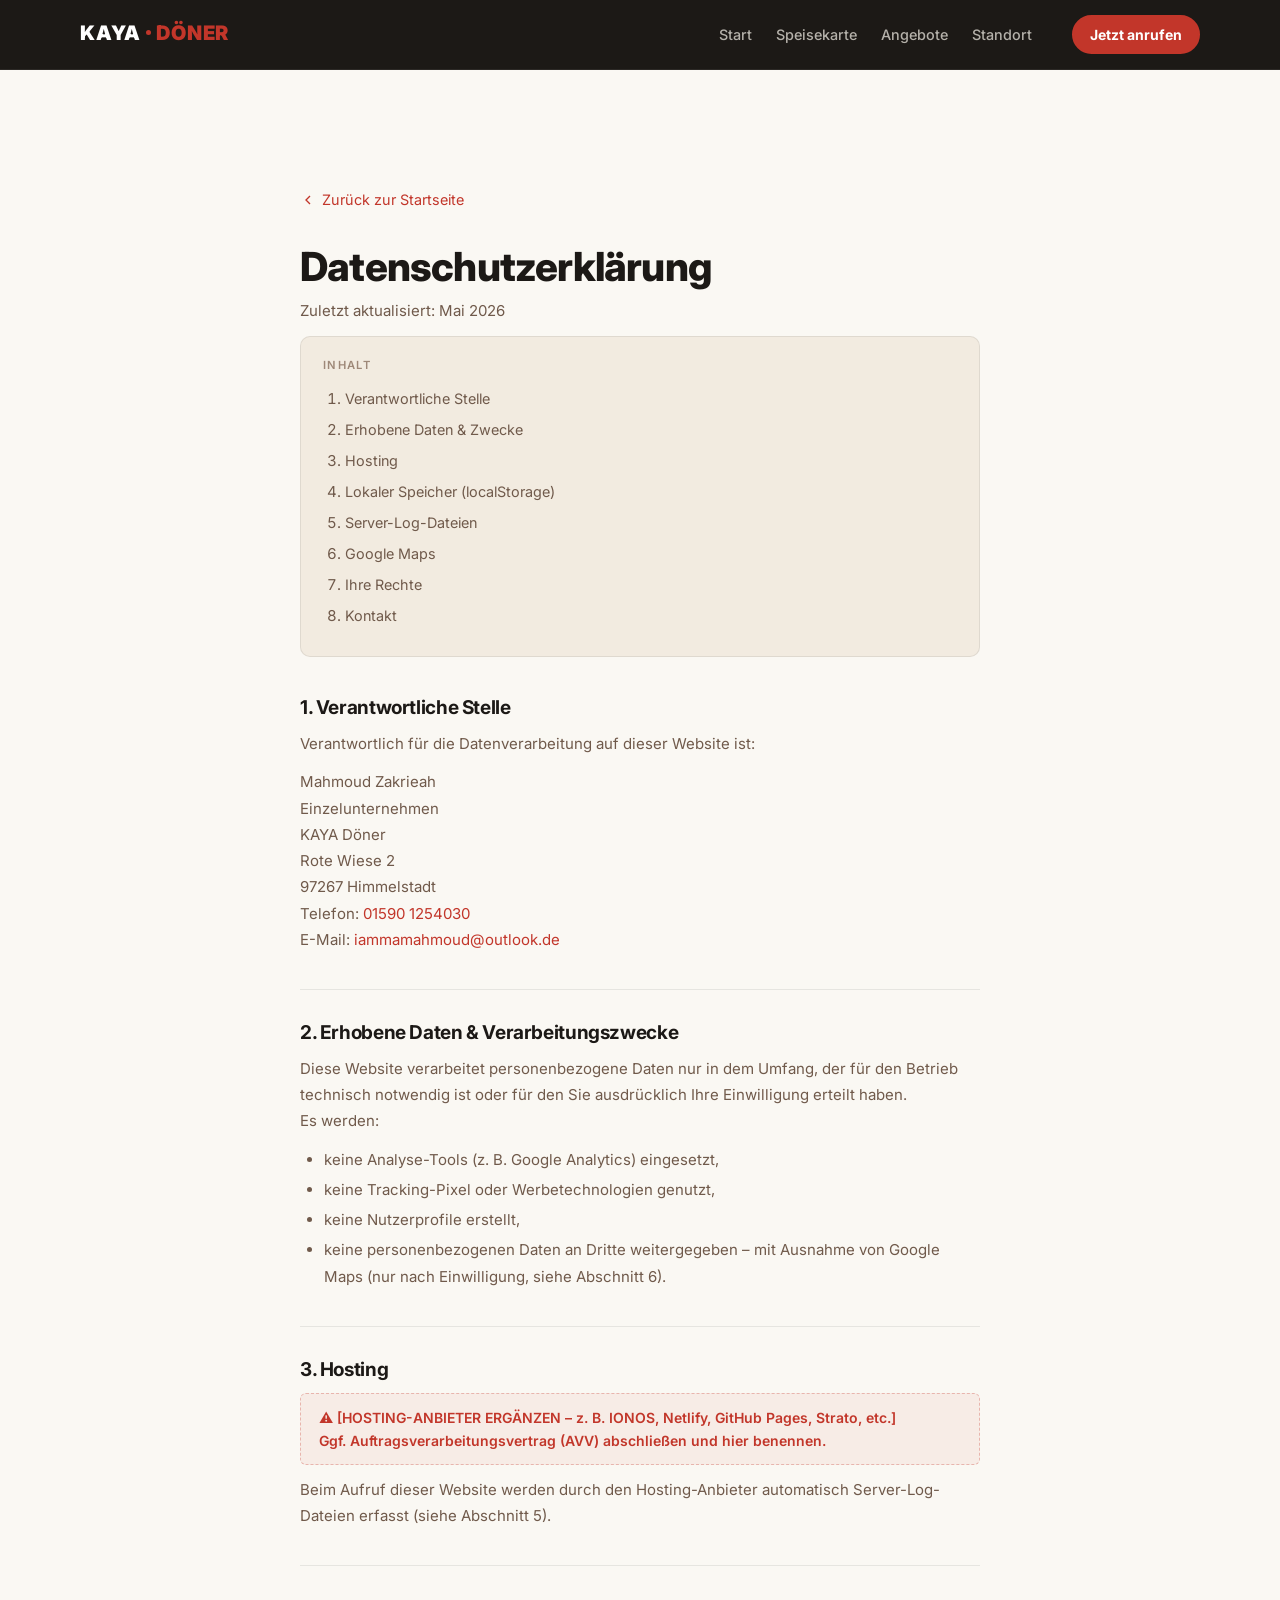
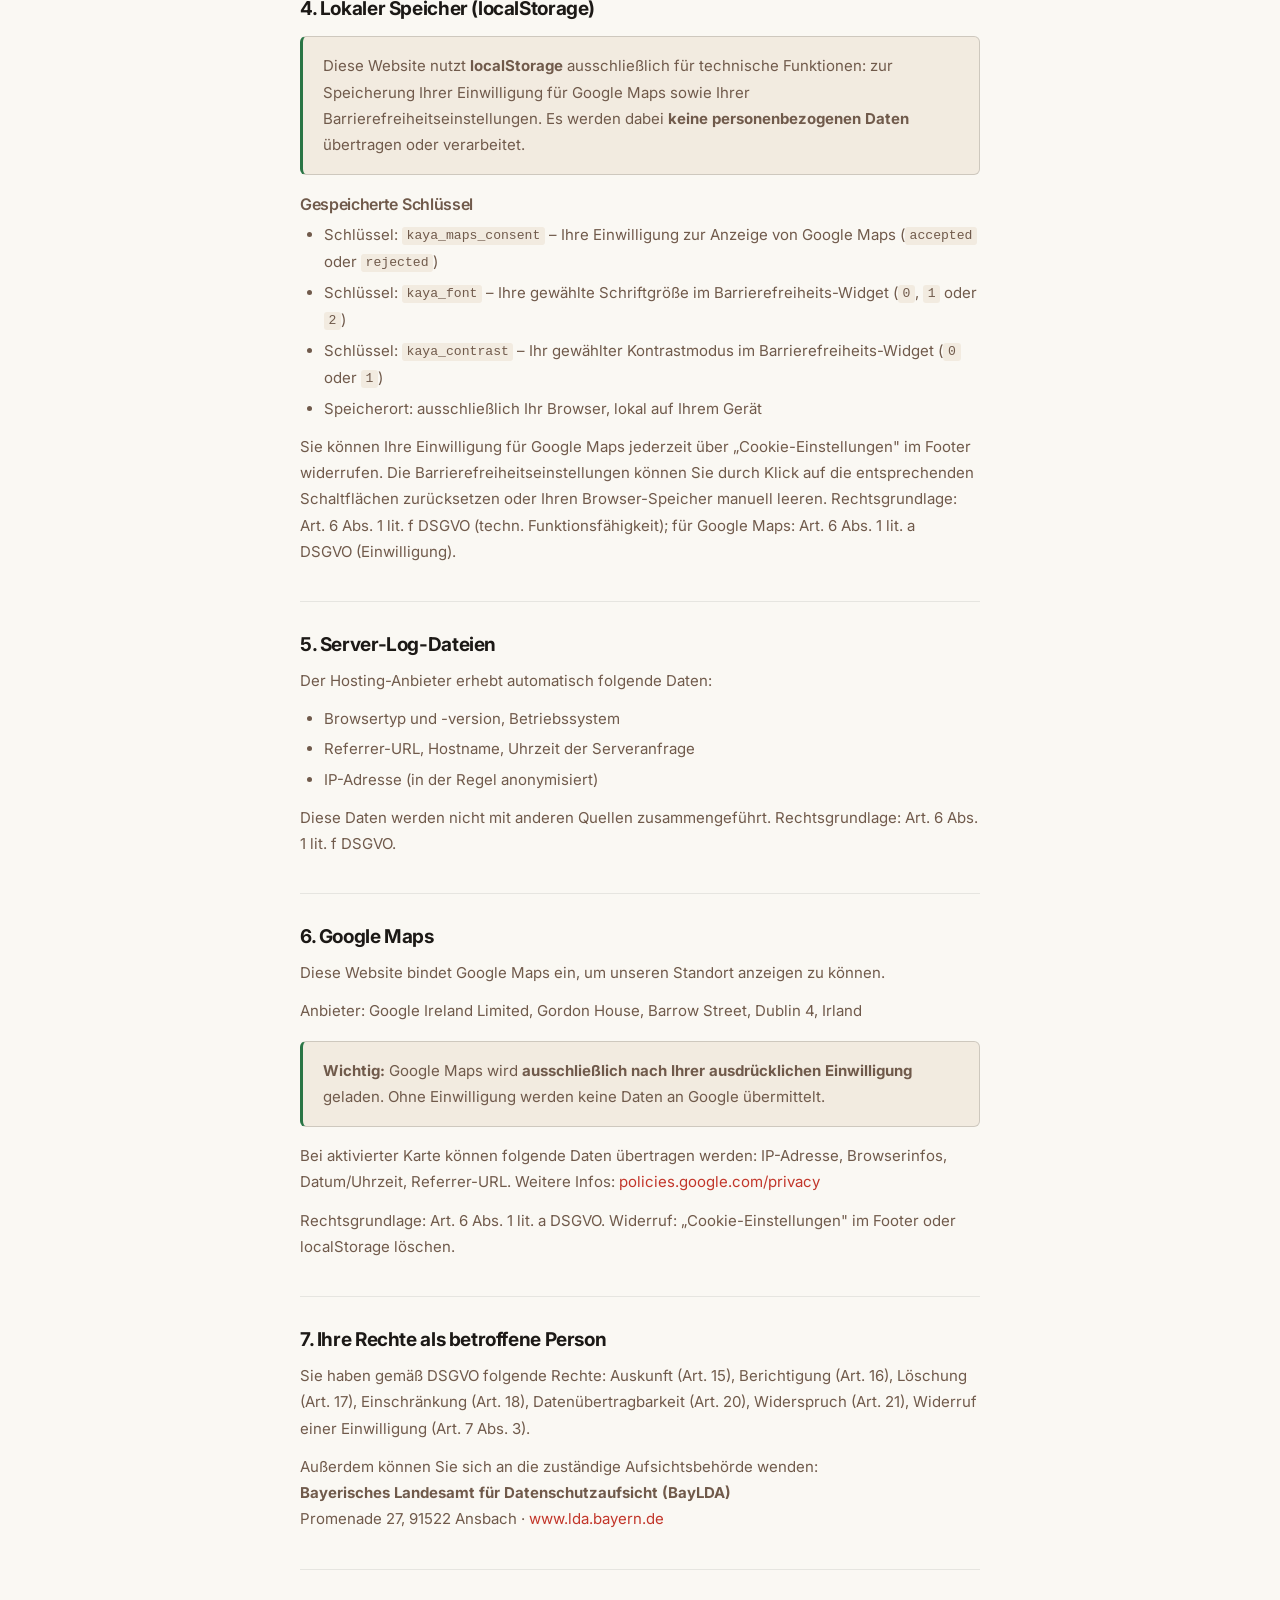
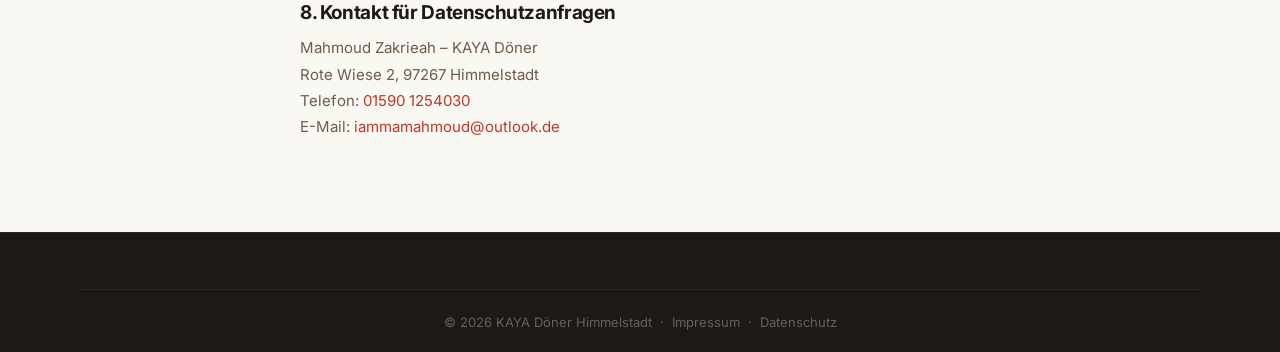
==== commit 2a1e04e3: "Fülle Impressum und Datenschutz mit echten Betreiberdaten (Mahmoud Zakrieah)" ====
--- a/datenschutz.html
+++ b/datenschutz.html
@@ -95,9 +95,7 @@
 
     <h2 id="ds-1">1. Verantwortliche Stelle</h2>
     <p>Verantwortlich für die Datenverarbeitung auf dieser Website ist:</p>
-    <div class="ph">⚠️ [BETREIBERNAME ERGÄNZEN]<br>⚠️ [RECHTSFORM ERGÄNZEN]</div>
-    <p>Rote Wiese 2<br>97267 Himmelstadt<br>Telefon: <a href="tel:+4915901254030">01590 1254030</a></p>
-    <div class="ph">⚠️ [E-MAIL ERGÄNZEN]</div>
+    <p>Mahmoud Zakrieah<br>Einzelunternehmen<br>KAYA Döner<br>Rote Wiese 2<br>97267 Himmelstadt<br>Telefon: <a href="tel:+4915901254030">01590 1254030</a><br>E-Mail: <a href="mailto:iammamahmoud@outlook.de">iammamahmoud@outlook.de</a></p>
 
     <h2 id="ds-2">2. Erhobene Daten &amp; Verarbeitungszwecke</h2>
     <p>Diese Website verarbeitet personenbezogene Daten nur in dem Umfang, der für den Betrieb technisch notwendig ist oder für den Sie ausdrücklich Ihre Einwilligung erteilt haben. Es werden:</p>
@@ -113,14 +111,15 @@
     <p>Beim Aufruf dieser Website werden durch den Hosting-Anbieter automatisch Server-Log-Dateien erfasst (siehe Abschnitt 5).</p>
 
     <h2 id="ds-4">4. Lokaler Speicher (localStorage)</h2>
-    <div class="highlight-box"><p>Diese Website nutzt <strong>localStorage</strong> ausschließlich, um Ihre Einwilligung zur Anzeige von Google Maps zu speichern. Es werden dabei <strong>keine personenbezogenen Daten</strong> übertragen oder verarbeitet.</p></div>
-    <h3>Gespeicherter Schlüssel</h3>
+    <div class="highlight-box"><p>Diese Website nutzt <strong>localStorage</strong> ausschließlich für technische Funktionen: zur Speicherung Ihrer Einwilligung für Google Maps sowie Ihrer Barrierefreiheitseinstellungen. Es werden dabei <strong>keine personenbezogenen Daten</strong> übertragen oder verarbeitet.</p></div>
+    <h3>Gespeicherte Schlüssel</h3>
     <ul>
-      <li>Schlüssel: <code>kaya_maps_consent</code></li>
-      <li>Mögliche Werte: <code>accepted</code> oder <code>rejected</code></li>
+      <li>Schlüssel: <code>kaya_maps_consent</code> – Ihre Einwilligung zur Anzeige von Google Maps (<code>accepted</code> oder <code>rejected</code>)</li>
+      <li>Schlüssel: <code>kaya_font</code> – Ihre gewählte Schriftgröße im Barrierefreiheits-Widget (<code>0</code>, <code>1</code> oder <code>2</code>)</li>
+      <li>Schlüssel: <code>kaya_contrast</code> – Ihr gewählter Kontrastmodus im Barrierefreiheits-Widget (<code>0</code> oder <code>1</code>)</li>
       <li>Speicherort: ausschließlich Ihr Browser, lokal auf Ihrem Gerät</li>
     </ul>
-    <p>Sie können Ihre Einwilligung jederzeit über „Cookie-Einstellungen" im Footer widerrufen. Rechtsgrundlage: Art. 6 Abs. 1 lit. f DSGVO (techn. Funktionsfähigkeit); für Google Maps: Art. 6 Abs. 1 lit. a DSGVO (Einwilligung).</p>
+    <p>Sie können Ihre Einwilligung für Google Maps jederzeit über „Cookie-Einstellungen" im Footer widerrufen. Die Barrierefreiheitseinstellungen können Sie durch Klick auf die entsprechenden Schaltflächen zurücksetzen oder Ihren Browser-Speicher manuell leeren. Rechtsgrundlage: Art. 6 Abs. 1 lit. f DSGVO (techn. Funktionsfähigkeit); für Google Maps: Art. 6 Abs. 1 lit. a DSGVO (Einwilligung).</p>
 
     <h2 id="ds-5">5. Server-Log-Dateien</h2>
     <p>Der Hosting-Anbieter erhebt automatisch folgende Daten:</p>
@@ -145,8 +144,7 @@
     Promenade 27, 91522 Ansbach · <a href="https://www.lda.bayern.de" target="_blank" rel="noopener noreferrer">www.lda.bayern.de</a></p>
 
     <h2 id="ds-8">8. Kontakt für Datenschutzanfragen</h2>
-    <p>KAYA Döner<br>Rote Wiese 2, 97267 Himmelstadt<br>Telefon: <a href="tel:+4915901254030">01590 1254030</a></p>
-    <div class="ph">⚠️ [E-MAIL FÜR DATENSCHUTZANFRAGEN ERGÄNZEN]</div>
+    <p>Mahmoud Zakrieah – KAYA Döner<br>Rote Wiese 2, 97267 Himmelstadt<br>Telefon: <a href="tel:+4915901254030">01590 1254030</a><br>E-Mail: <a href="mailto:iammamahmoud@outlook.de">iammamahmoud@outlook.de</a></p>
   </div>
 </main>
 
--- a/style.css
+++ b/style.css
@@ -94,6 +94,85 @@
 .btn-cta-header { background: var(--red); color: #fff; border: 2px solid var(--red); }
 .btn-cta-header:hover { background: var(--red-dark); border-color: var(--red-dark); }
 
+/* ── Accessibility Widget ──────────────────────────────────── */
+.a11y-widget {
+  position: fixed;
+  left: 16px;
+  bottom: 16px;
+  z-index: 9999;
+  display: flex;
+  flex-direction: row;
+  align-items: center;
+  gap: 2px;
+  background: rgba(28,25,22,0.92);
+  border: 1.5px solid rgba(255,255,255,0.13);
+  border-radius: 9999px;
+  padding: 4px;
+  box-shadow: 0 4px 20px rgba(0,0,0,0.45), 0 1px 4px rgba(0,0,0,0.25);
+  backdrop-filter: blur(6px);
+  -webkit-backdrop-filter: blur(6px);
+}
+.a11y-btn {
+  width: 34px;
+  height: 34px;
+  border-radius: 50%;
+  background: transparent;
+  color: rgba(240,235,227,0.72);
+  border: none;
+  display: flex;
+  align-items: center;
+  justify-content: center;
+  font-size: 0.8rem;
+  font-weight: 700;
+  letter-spacing: -0.02em;
+  cursor: pointer;
+  transition: background var(--t), color var(--t);
+  flex-shrink: 0;
+  line-height: 1;
+}
+.a11y-btn:hover {
+  background: rgba(255,255,255,0.1);
+  color: var(--text-on-dark);
+}
+.a11y-btn[aria-pressed="true"] {
+  background: var(--red);
+  color: #fff;
+}
+.a11y-btn:focus-visible { outline: 2px solid var(--red); outline-offset: 2px; border-radius: 50%; }
+
+@media (max-width: 640px) {
+  .a11y-widget { left: 12px; bottom: 12px; }
+  .a11y-btn { width: 30px; height: 30px; font-size: 0.7rem; }
+}
+
+/* Hochkontrast-Modus */
+html.hc {
+  --bg:        #ffffff;
+  --bg-alt:    #efefef;
+  --bg-card:   #ffffff;
+  --text:      #000000;
+  --text-muted:  #111111;
+  --text-subtle: #2a2a2a;
+  --border:    rgba(0,0,0,0.28);
+  --border-md: rgba(0,0,0,0.5);
+  --red:       #a81e13;
+  --red-dark:  #861810;
+  --red-light: rgba(168,30,19,0.12);
+  --green:     #004d00;
+  --green-lt:  rgba(0,77,0,0.13);
+}
+html.hc .s-hero {
+  background-image: linear-gradient(105deg, #ffffff 0%, rgba(255,255,255,0.98) 40%, rgba(255,248,235,0.85) 100%);
+}
+html.hc .tab:not(.active) { background: #e4e4e4; color: #000; border-color: rgba(0,0,0,0.22); }
+html.hc .review-card,
+html.hc .deal-card,
+html.hc .info-card { border-color: rgba(0,0,0,0.22); }
+
+/* Schriftgrössen-Stufen (skaliert alle rem-Angaben) */
+html.fs-lg { font-size: 18px; }
+html.fs-xl { font-size: 20px; }
+
 /* ── Cookie Banner ─────────────────────────────────────────── */
 .cookie-banner { position: fixed; left: 0; right: 0; bottom: 0; z-index: 1100; background: var(--bg-dark); border-top: 1px solid rgba(255,255,255,0.1); padding: 1rem var(--px); }
 .cookie-inner { max-width: var(--max-w); margin: 0 auto; display: flex; flex-direction: column; gap: 1rem; }
@@ -102,6 +181,10 @@
 .cookie-actions { display: flex; gap: 0.5rem; }
 .cookie-actions .btn { flex: 1; }
 .btn-ghost-dark-inv { background: transparent; color: var(--text-on-dark); border: 1.5px solid rgba(255,255,255,0.25); padding: 0.5rem 1rem; font-size: 0.875rem; min-height: 40px; border-radius: var(--r-full); font-weight: 600; cursor: pointer; }
+/* Reject-Button auf dunklem Cookie-Banner-Hintergrund lesbar machen */
+.cookie-banner .btn-ghost-dark { color: rgba(240,235,227,0.85); border-color: rgba(255,255,255,0.3); }
+.cookie-banner .btn-ghost-dark:hover { color: var(--text-on-dark); border-color: rgba(255,255,255,0.6); background: rgba(255,255,255,0.07); }
+
 @media (min-width: 640px) {
   .cookie-inner { flex-direction: row; align-items: center; gap: 1.5rem; }
   .cookie-inner p { flex: 1; }
@@ -181,7 +264,8 @@
 .hero-actions .btn { min-height: 52px; font-size: 1rem; }
 
 .hero-trust { display: flex; flex-wrap: wrap; gap: 0.375rem 1.25rem; font-size: 0.875rem; color: var(--text-muted); }
-.tick { color: var(--green); font-weight: 700; margin-right: 0.2rem; }
+.hero-trust li { display: inline-flex; align-items: center; gap: 0.3rem; }
+.tick { color: var(--green); font-weight: 700; flex-shrink: 0; line-height: 1; }
 
 /* ── Infobar ───────────────────────────────────────────────── */
 .s-infobar { background: var(--bg-dark); border-top: 1px solid rgba(255,255,255,0.06); padding: 0.875rem 0; }
@@ -241,19 +325,21 @@
 /* ── About ─────────────────────────────────────────────────── */
 .s-about { background: var(--bg); padding: 4.5rem 0; }
 @media (min-width: 768px) { .s-about { padding: 5.5rem 0; } }
-.about-grid { display: grid; gap: 2.5rem; align-items: center; }
-@media (min-width: 860px) { .about-grid { grid-template-columns: 1fr 1fr; gap: 4rem; } }
-
-.about-imgs { display: flex; flex-direction: column; gap: 0.75rem; }
-.about-img-main { aspect-ratio: 16/10; border-radius: var(--r); background: linear-gradient(135deg, #f2ebe0, #e8d9c4); background-size: cover; background-position: center; border: 1.5px solid var(--border); }
+.about-grid { display: grid; gap: 2.5rem; align-items: start; }
+@media (min-width: 860px) { .about-grid { grid-template-columns: 1fr 1fr; gap: 3.5rem; } }
+
+.about-imgs { display: flex; flex-direction: column; gap: 0.75rem; min-width: 0; width: 100%; }
+.about-img-main { aspect-ratio: 16/10; border-radius: var(--r); overflow: hidden; border: 1.5px solid var(--border); background: #f2ebe0; position: relative; width: 100%; }
 .about-img-grid { display: grid; grid-template-columns: 1fr 1fr; gap: 0.75rem; }
-.about-img-sm { aspect-ratio: 4/3; border-radius: var(--r); background: linear-gradient(135deg, #eee5d5, #dfd0b8); background-size: cover; background-position: center; border: 1.5px solid var(--border); }
+.about-img-sm { aspect-ratio: 1/1; border-radius: var(--r); overflow: hidden; border: 1.5px solid var(--border); background: #eee5d5; position: relative; width: 100%; }
+.about-img-main img,
+.about-img-sm img { position: absolute; inset: 0; width: 100%; height: 100%; object-fit: cover; display: block; max-width: none; }
 
 .about-text h2 { font-size: clamp(1.75rem, 3.5vw, 2.5rem); margin-bottom: 1.125rem; }
 .about-text > p { color: var(--text-muted); font-size: 1.0625rem; line-height: 1.75; margin-bottom: 2rem; }
 .about-points { display: flex; flex-direction: column; gap: 1rem; margin-bottom: 2rem; }
 .about-points li { display: flex; gap: 0.875rem; align-items: flex-start; }
-.ap-icon { width: 22px; height: 22px; border-radius: 50%; background: var(--red-light); color: var(--red); display: flex; align-items: center; justify-content: center; font-weight: 700; font-size: 0.75rem; flex-shrink: 0; margin-top: 0.175rem; }
+.ap-icon { width: 22px; height: 22px; border-radius: 50%; background: var(--red-light); color: var(--red); display: flex; align-items: center; justify-content: center; font-weight: 700; font-size: 0.75rem; flex-shrink: 0; margin-top: 0.1rem; }
 .about-points strong { display: block; font-size: 0.9375rem; font-weight: 700; color: var(--text); margin-bottom: 0.2rem; }
 .about-points span { display: block; font-size: 0.875rem; color: var(--text-muted); line-height: 1.55; }
 .about-actions { display: flex; flex-wrap: wrap; gap: 0.625rem; }
@@ -299,6 +385,7 @@
 
 .extras-grid { display: flex; flex-direction: column; gap: 0.75rem; }
 .extra-item { display: flex; align-items: center; gap: 0.625rem; font-size: 0.9375rem; color: var(--text-muted); }
+.extra-item > span { flex-shrink: 0; min-width: 1.625em; text-align: center; line-height: 1; }
 
 .map-wrapper { border-radius: var(--r); overflow: hidden; border: 1.5px solid var(--border); aspect-ratio: 4/3; background: var(--bg-alt); position: relative; box-shadow: var(--shadow); }
 .map-gate, .map-frame { position: absolute; inset: 0; }
@@ -348,8 +435,47 @@
   .section-head { margin-bottom: 2rem; }
   .mi { flex-direction: column; align-items: flex-start; gap: 0.375rem; }
   .mi-p { text-align: left; align-items: flex-start; flex-direction: row; flex-wrap: wrap; gap: 0.25rem 0.5rem; }
+
+  /* Tab-Buttons auf Mobile etwas kompakter */
+  .tab { font-size: 0.8125rem; padding: 0.45rem 0.875rem; min-height: 38px; }
+
+  /* Map-Karte auf Mobile weniger hoch */
+  .map-wrapper { aspect-ratio: 4/3; }
+
+  /* Info-Cards auf Mobile: Icon und Text nebeneinander optimal */
+  .info-card { padding: 1.125rem 1.125rem; }
+  .ic-icon { width: 32px; height: 32px; }
+
+  /* Deal-Cards auf Mobile: Abstände reduzieren */
+  .deal-card { padding: 1.5rem 1.25rem; }
+
+  /* Review-Cards */
+  .review-card { padding: 1.375rem 1.25rem; }
+
+  /* About-Grid: Bilder auf Mobile etwas flacher */
+  .about-img-main { aspect-ratio: 16/9; }
+
+  /* Footer auf Mobile */
+  .footer-grid { gap: 1.5rem; }
+
+  /* Hero Trust-Liste: engere Lücken auf Mobile */
+  .hero-trust { gap: 0.375rem 1rem; }
+
+  /* Cookie-Banner: Buttons auf sehr kleinen Screens stapeln */
+  .cookie-actions { flex-direction: column; }
+  .cookie-actions .btn { width: 100%; }
+}
+
+@media (min-width: 400px) and (max-width: 640px) {
+  /* Nur zwischen 400–640px: Cookie-Buttons wieder nebeneinander */
+  .cookie-actions { flex-direction: row; }
+  .cookie-actions .btn { width: auto; flex: 1; }
 }
 
 @media (max-width: 400px) {
   :root { --px: 1rem; }
-}
+  .s-hero h1 { font-size: 2.125rem; }
+  .hero-actions .btn { max-width: 100%; }
+  /* Nav-Logo auf sehr kleinen Screens */
+  .lw-a, .lw-b { font-size: 1.1rem; }
+}
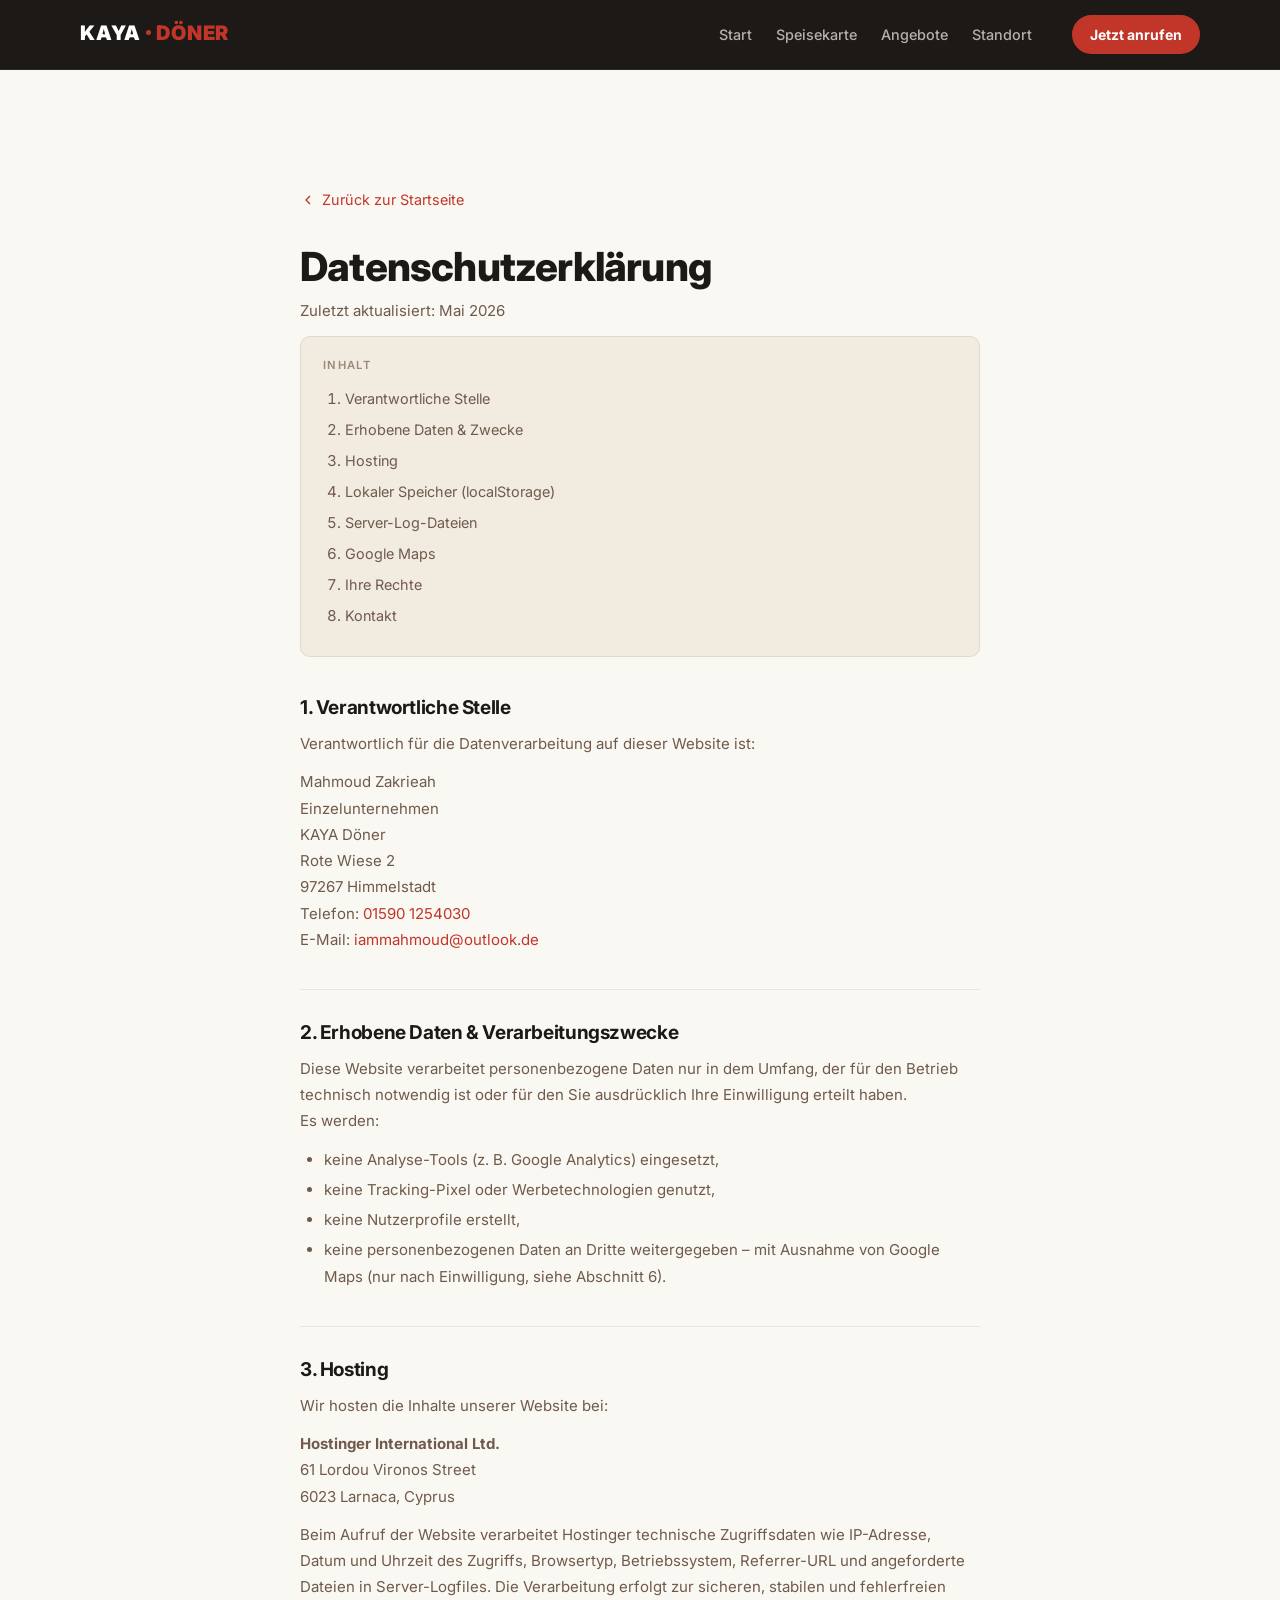
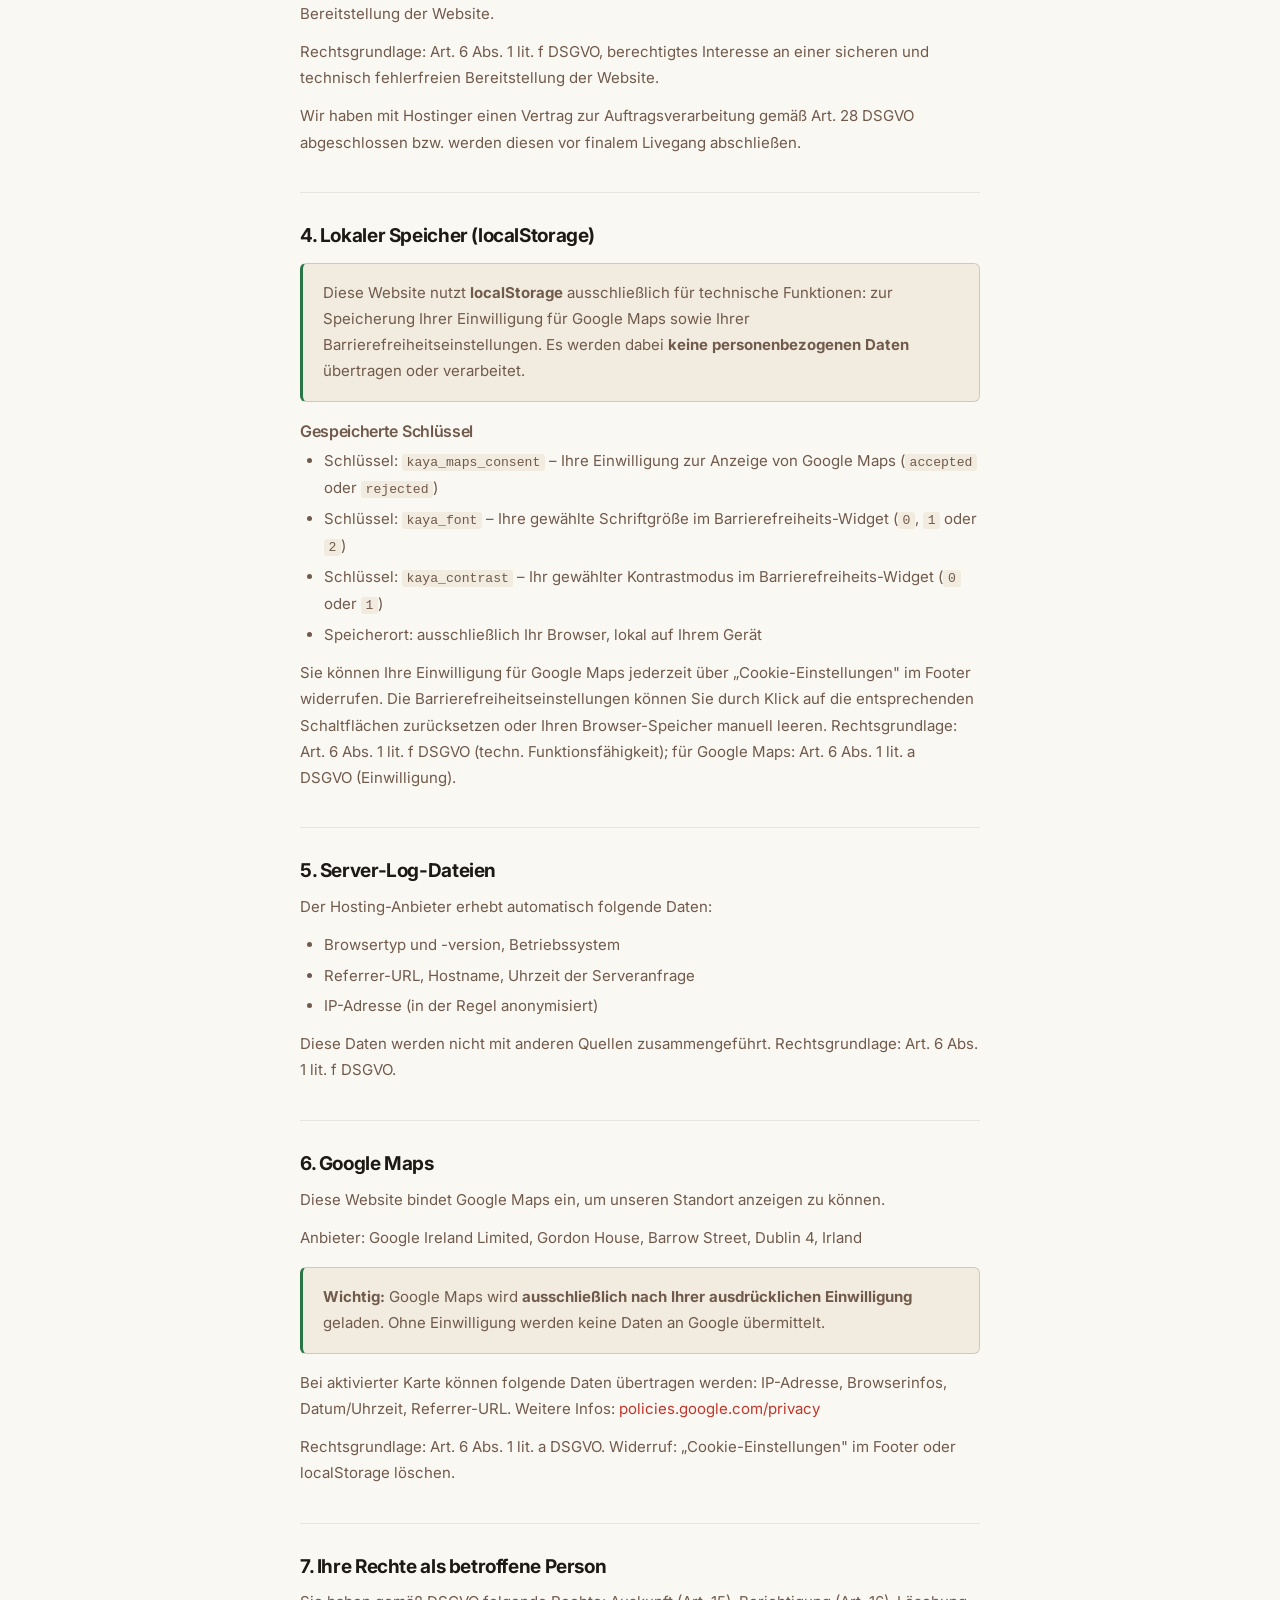
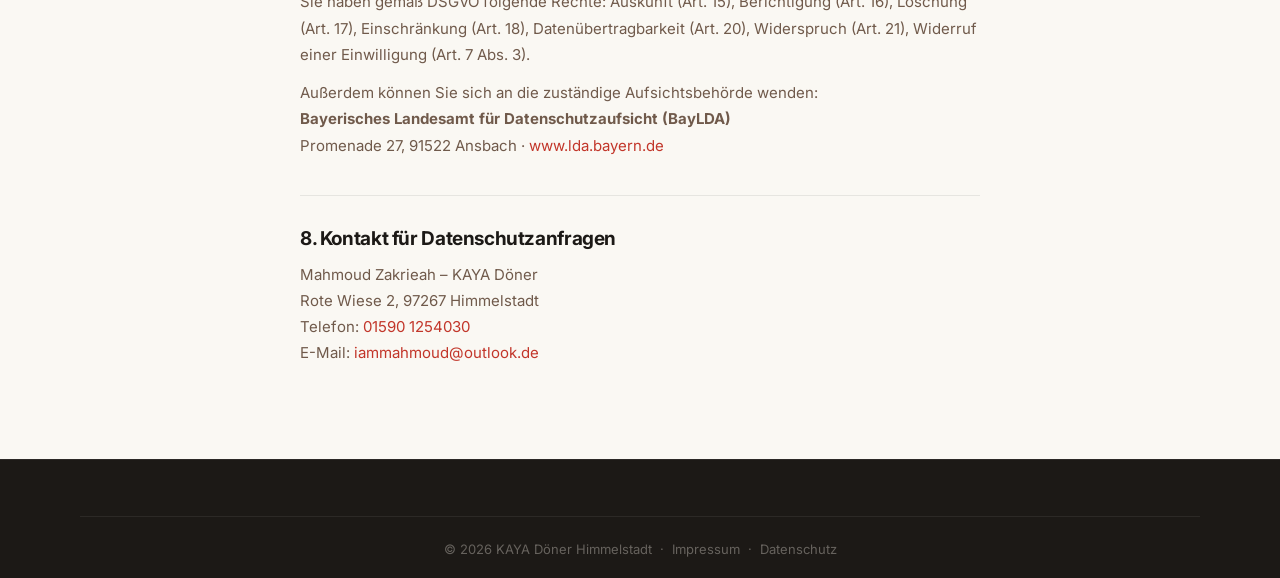
==== commit 0bef389b: "legal: finalize Impressum & Datenschutz, add allergen note impressum.html: - remove Privatanschrift " ====
--- a/datenschutz.html
+++ b/datenschutz.html
@@ -95,7 +95,7 @@
 
     <h2 id="ds-1">1. Verantwortliche Stelle</h2>
     <p>Verantwortlich für die Datenverarbeitung auf dieser Website ist:</p>
-    <p>Mahmoud Zakrieah<br>Einzelunternehmen<br>KAYA Döner<br>Rote Wiese 2<br>97267 Himmelstadt<br>Telefon: <a href="tel:+4915901254030">01590 1254030</a><br>E-Mail: <a href="mailto:iammamahmoud@outlook.de">iammamahmoud@outlook.de</a></p>
+    <p>Mahmoud Zakrieah<br>Einzelunternehmen<br>KAYA Döner<br>Rote Wiese 2<br>97267 Himmelstadt<br>Telefon: <a href="tel:+4915901254030">01590 1254030</a><br>E-Mail: <a href="mailto:iammahmoud@outlook.de">iammahmoud@outlook.de</a></p>
 
     <h2 id="ds-2">2. Erhobene Daten &amp; Verarbeitungszwecke</h2>
     <p>Diese Website verarbeitet personenbezogene Daten nur in dem Umfang, der für den Betrieb technisch notwendig ist oder für den Sie ausdrücklich Ihre Einwilligung erteilt haben. Es werden:</p>
@@ -107,8 +107,11 @@
     </ul>
 
     <h2 id="ds-3">3. Hosting</h2>
-    <div class="ph">⚠️ [HOSTING-ANBIETER ERGÄNZEN – z.&nbsp;B. IONOS, Netlify, GitHub Pages, Strato, etc.]<br>Ggf. Auftragsverarbeitungsvertrag (AVV) abschließen und hier benennen.</div>
-    <p>Beim Aufruf dieser Website werden durch den Hosting-Anbieter automatisch Server-Log-Dateien erfasst (siehe Abschnitt 5).</p>
+    <p>Wir hosten die Inhalte unserer Website bei:</p>
+    <p><strong>Hostinger International Ltd.</strong><br>61 Lordou Vironos Street<br>6023 Larnaca, Cyprus</p>
+    <p>Beim Aufruf der Website verarbeitet Hostinger technische Zugriffsdaten wie IP-Adresse, Datum und Uhrzeit des Zugriffs, Browsertyp, Betriebssystem, Referrer-URL und angeforderte Dateien in Server-Logfiles. Die Verarbeitung erfolgt zur sicheren, stabilen und fehlerfreien Bereitstellung der Website.</p>
+    <p>Rechtsgrundlage: Art. 6 Abs. 1 lit. f DSGVO, berechtigtes Interesse an einer sicheren und technisch fehlerfreien Bereitstellung der Website.</p>
+    <p>Wir haben mit Hostinger einen Vertrag zur Auftragsverarbeitung gemäß Art. 28 DSGVO abgeschlossen bzw. werden diesen vor finalem Livegang abschließen.</p>
 
     <h2 id="ds-4">4. Lokaler Speicher (localStorage)</h2>
     <div class="highlight-box"><p>Diese Website nutzt <strong>localStorage</strong> ausschließlich für technische Funktionen: zur Speicherung Ihrer Einwilligung für Google Maps sowie Ihrer Barrierefreiheitseinstellungen. Es werden dabei <strong>keine personenbezogenen Daten</strong> übertragen oder verarbeitet.</p></div>
@@ -144,7 +147,7 @@
     Promenade 27, 91522 Ansbach · <a href="https://www.lda.bayern.de" target="_blank" rel="noopener noreferrer">www.lda.bayern.de</a></p>
 
     <h2 id="ds-8">8. Kontakt für Datenschutzanfragen</h2>
-    <p>Mahmoud Zakrieah – KAYA Döner<br>Rote Wiese 2, 97267 Himmelstadt<br>Telefon: <a href="tel:+4915901254030">01590 1254030</a><br>E-Mail: <a href="mailto:iammamahmoud@outlook.de">iammamahmoud@outlook.de</a></p>
+    <p>Mahmoud Zakrieah – KAYA Döner<br>Rote Wiese 2, 97267 Himmelstadt<br>Telefon: <a href="tel:+4915901254030">01590 1254030</a><br>E-Mail: <a href="mailto:iammahmoud@outlook.de">iammahmoud@outlook.de</a></p>
   </div>
 </main>
 
--- a/style.css
+++ b/style.css
@@ -237,8 +237,7 @@
 .s-hero {
   background-color: #f5ead6;
   background-image:
-    linear-gradient(105deg, #faf8f3 0%, rgba(250,248,243,0.96) 35%, rgba(250,245,235,0.6) 65%, rgba(245,234,214,0.2) 100%),
-    url('assets/images/hero-bg.jpg');
+    linear-gradient(105deg, #faf8f3 0%, rgba(250,248,243,0.96) 35%, rgba(250,245,235,0.6) 65%, rgba(245,234,214,0.2) 100%);
   background-size: cover;
   background-position: center right;
   min-height: 85vh;
@@ -249,7 +248,12 @@
 }
 
 .hero-content { width: 100%; }
-.hero-inner { max-width: 600px; }
+.hero-inner {
+  display: grid;
+  grid-template-columns: minmax(0, 1.05fr) minmax(320px, 0.95fr);
+  align-items: center;
+  gap: clamp(32px, 5vw, 72px);
+}
 .hero-text {}
 
 .hero-meta { display: flex; flex-wrap: wrap; align-items: center; gap: 0.5rem 1rem; margin-bottom: 1.25rem; font-size: 0.875rem; color: var(--text-muted); }
@@ -265,6 +269,44 @@
 
 .hero-trust { display: flex; flex-wrap: wrap; gap: 0.375rem 1.25rem; font-size: 0.875rem; color: var(--text-muted); }
 .hero-trust li { display: inline-flex; align-items: center; gap: 0.3rem; }
+
+/* Freigestelltes Döner-Bild – kein Box, kein Rahmen */
+.hero-img-wrap {
+  display: flex;
+  align-items: center;
+  justify-content: center;
+  position: relative;
+  background: transparent !important;
+  border: none !important;
+  box-shadow: none !important;
+  border-radius: 0 !important;
+  overflow: visible !important;
+  aspect-ratio: auto !important;
+  min-height: auto !important;
+  padding: 0 !important;
+}
+
+.hero-img-wrap::before,
+.hero-img-wrap::after {
+  content: none !important;
+  display: none !important;
+}
+
+.hero-doener-cutout {
+  display: block;
+  width: 100%;
+  max-width: 560px;
+  height: auto;
+  object-fit: contain;
+  background: transparent !important;
+  border: none !important;
+  box-shadow: none !important;
+  border-radius: 0 !important;
+  mix-blend-mode: multiply;
+  filter: drop-shadow(0 24px 45px rgba(0, 0, 0, 0.18));
+  transform: translateY(8px);
+}
+
 .tick { color: var(--green); font-weight: 700; flex-shrink: 0; line-height: 1; }
 
 /* ── Infobar ───────────────────────────────────────────────── */
@@ -426,8 +468,31 @@
 .fade-up.visible { opacity: 1; transform: none; }
 
 /* ── Responsive ────────────────────────────────────────────── */
+
+/* Hero: unter 900px → Bild unter den Text, zentriert */
+@media (max-width: 899px) {
+  .hero-inner {
+    grid-template-columns: 1fr;
+    gap: 28px;
+  }
+  .hero-img-wrap {
+    justify-content: center;
+    margin-top: 10px;
+  }
+  .hero-doener-cutout {
+    max-width: min(360px, 88vw);
+    transform: none;
+  }
+}
+
+@media (max-width: 520px) {
+  .hero-doener-cutout {
+    max-width: min(320px, 92vw);
+  }
+}
+
 @media (max-width: 640px) {
-  .s-hero { min-height: 92svh; padding: 3.5rem 0 3rem; }
+  .s-hero { min-height: unset; padding: 4rem 0 2.5rem; }
   .hero-actions { flex-direction: column; }
   .hero-actions .btn { width: 100%; max-width: 320px; }
   .deals-grid { grid-template-columns: 1fr; }
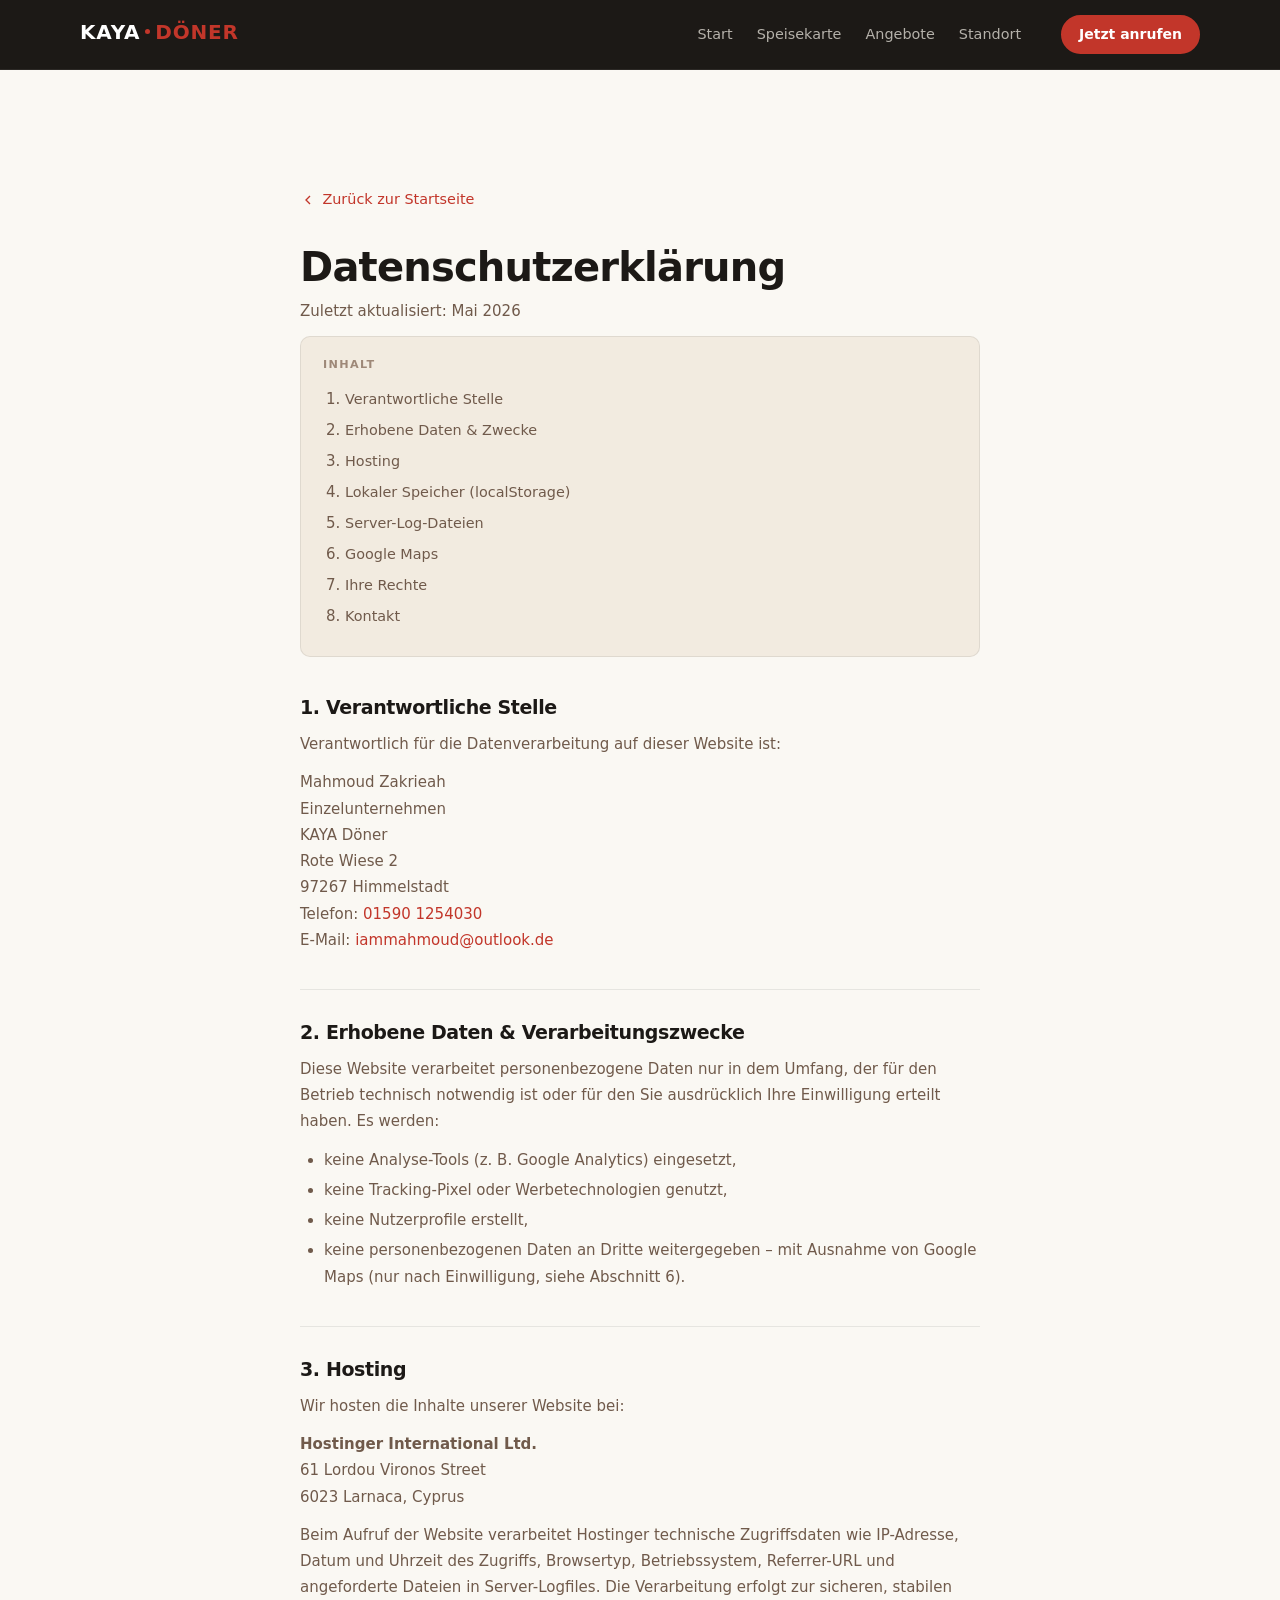
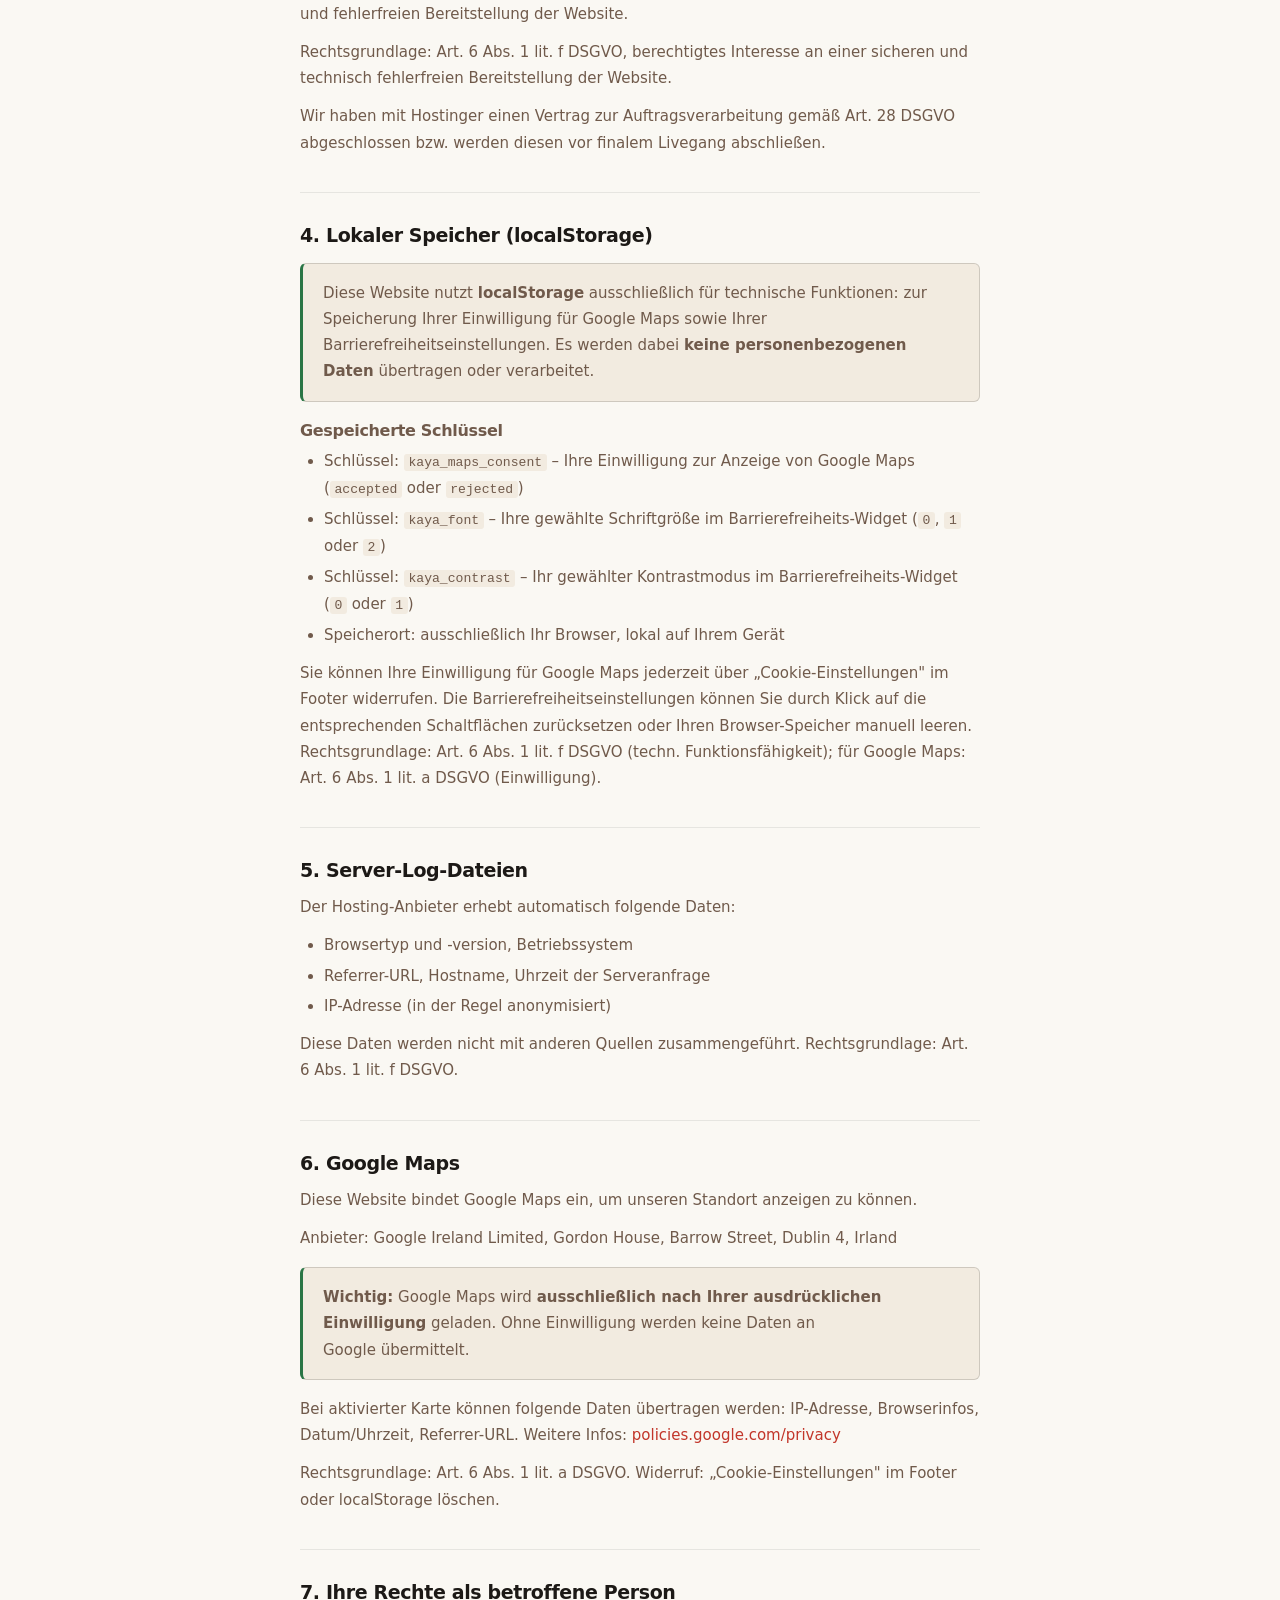
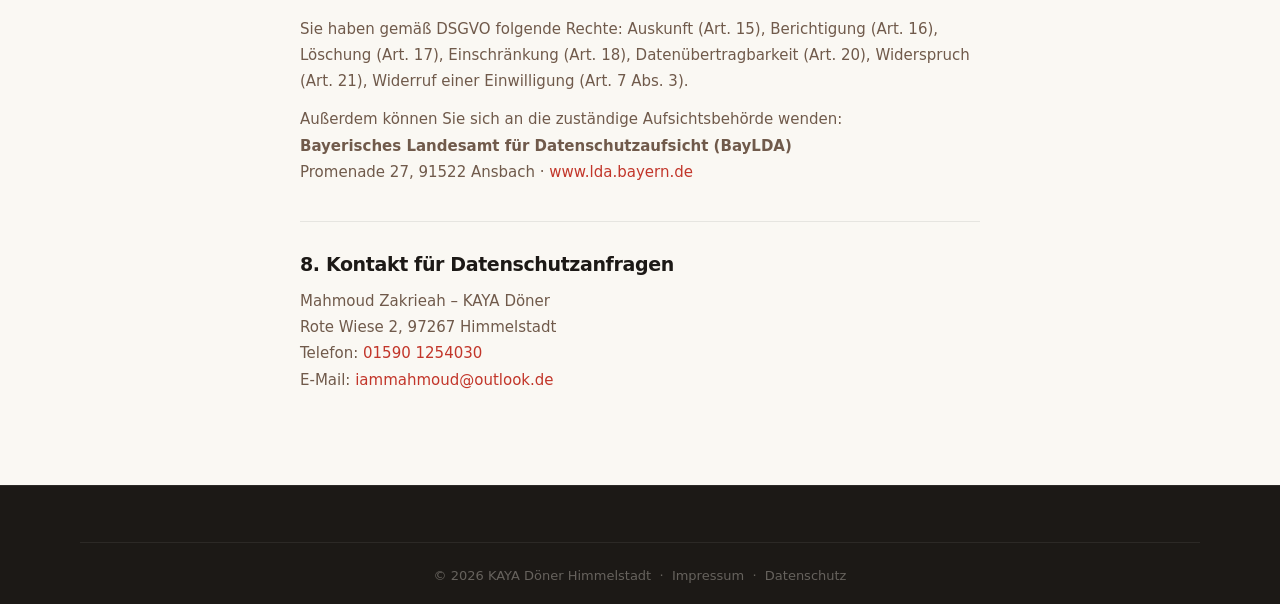
==== commit 76aee249: "chore: finalize for Hostinger livegang – remove Google Fonts, fix SEO markers style.css: - remove @i" ====
--- a/datenschutz.html
+++ b/datenschutz.html
@@ -7,11 +7,7 @@
 <title>Datenschutzerklärung – KAYA Döner Himmelstadt</title>
 <meta name="description" content="Datenschutzerklärung gemäß DSGVO für KAYA Döner Himmelstadt.">
 <meta name="robots" content="noindex, follow">
-<link rel="canonical" href="https://[DOMAIN-ERGÄNZEN]/datenschutz.html">
-<link rel="preconnect" href="https://fonts.googleapis.com">
-<link rel="preconnect" href="https://fonts.gstatic.com" crossorigin>
-<link rel="stylesheet" href="https://fonts.googleapis.com/css2?family=Inter:wght@400;500;600;700;800;900&display=swap" media="print" onload="this.media='all'">
-<noscript><link rel="stylesheet" href="https://fonts.googleapis.com/css2?family=Inter:wght@400;500;600;700;800;900&display=swap"></noscript>
+<link rel="canonical" href="https://FINAL-DOMAIN.DE/datenschutz.html">
 <link rel="stylesheet" href="style.css">
 <style>
   .legal-page { padding: calc(var(--nav-h) + 3rem) var(--px) 5rem; max-width: 760px; margin: 0 auto; }
@@ -25,8 +21,7 @@
   .legal-page li { font-size: 0.9375rem; color: var(--text-muted); line-height: 1.75; margin-bottom: 0.25rem; }
   .legal-page a { color: var(--red); }
   .legal-page a:hover { text-decoration: underline; }
-  .ph { background: rgba(194,54,42,0.06); border: 1.5px dashed rgba(194,54,42,0.3); border-radius: var(--r-sm); padding: 0.75rem 1.125rem; margin: 0.75rem 0; font-size: 0.875rem; color: var(--red); font-weight: 600; }
-  .highlight-box { background: var(--bg-alt); border: 1.5px solid var(--border-md); border-left: 3px solid var(--green); border-radius: var(--r-sm); padding: 1rem 1.25rem; margin: 1rem 0; }
+.highlight-box { background: var(--bg-alt); border: 1.5px solid var(--border-md); border-left: 3px solid var(--green); border-radius: var(--r-sm); padding: 1rem 1.25rem; margin: 1rem 0; }
   .highlight-box p { margin-bottom: 0; }
   .back-link { display: inline-flex; align-items: center; gap: 0.4rem; color: var(--text-muted); font-size: 0.9rem; margin-bottom: 2rem; }
   .back-link:hover { color: var(--red); }
--- a/style.css
+++ b/style.css
@@ -2,8 +2,6 @@
    KAYA DÖNER – style.css
    Warmes, helles Restaurant-Design
    ============================================================ */
-
-@import url('https://fonts.googleapis.com/css2?family=Inter:wght@400;500;600;700;800;900&display=swap');
 
 /* ── Reset ─────────────────────────────────────────────────── */
 *, *::before, *::after { box-sizing: border-box; margin: 0; padding: 0; }
@@ -45,7 +43,7 @@
   --border:    rgba(0,0,0,0.08);
   --border-md: rgba(0,0,0,0.15);
 
-  --font: 'Inter', system-ui, -apple-system, BlinkMacSystemFont, 'Segoe UI', sans-serif;
+  --font: system-ui, -apple-system, BlinkMacSystemFont, 'Segoe UI', sans-serif;
   --nav-h: 64px;
   --max-w: 1200px;
   --px: clamp(1rem, 5vw, 2.5rem);
